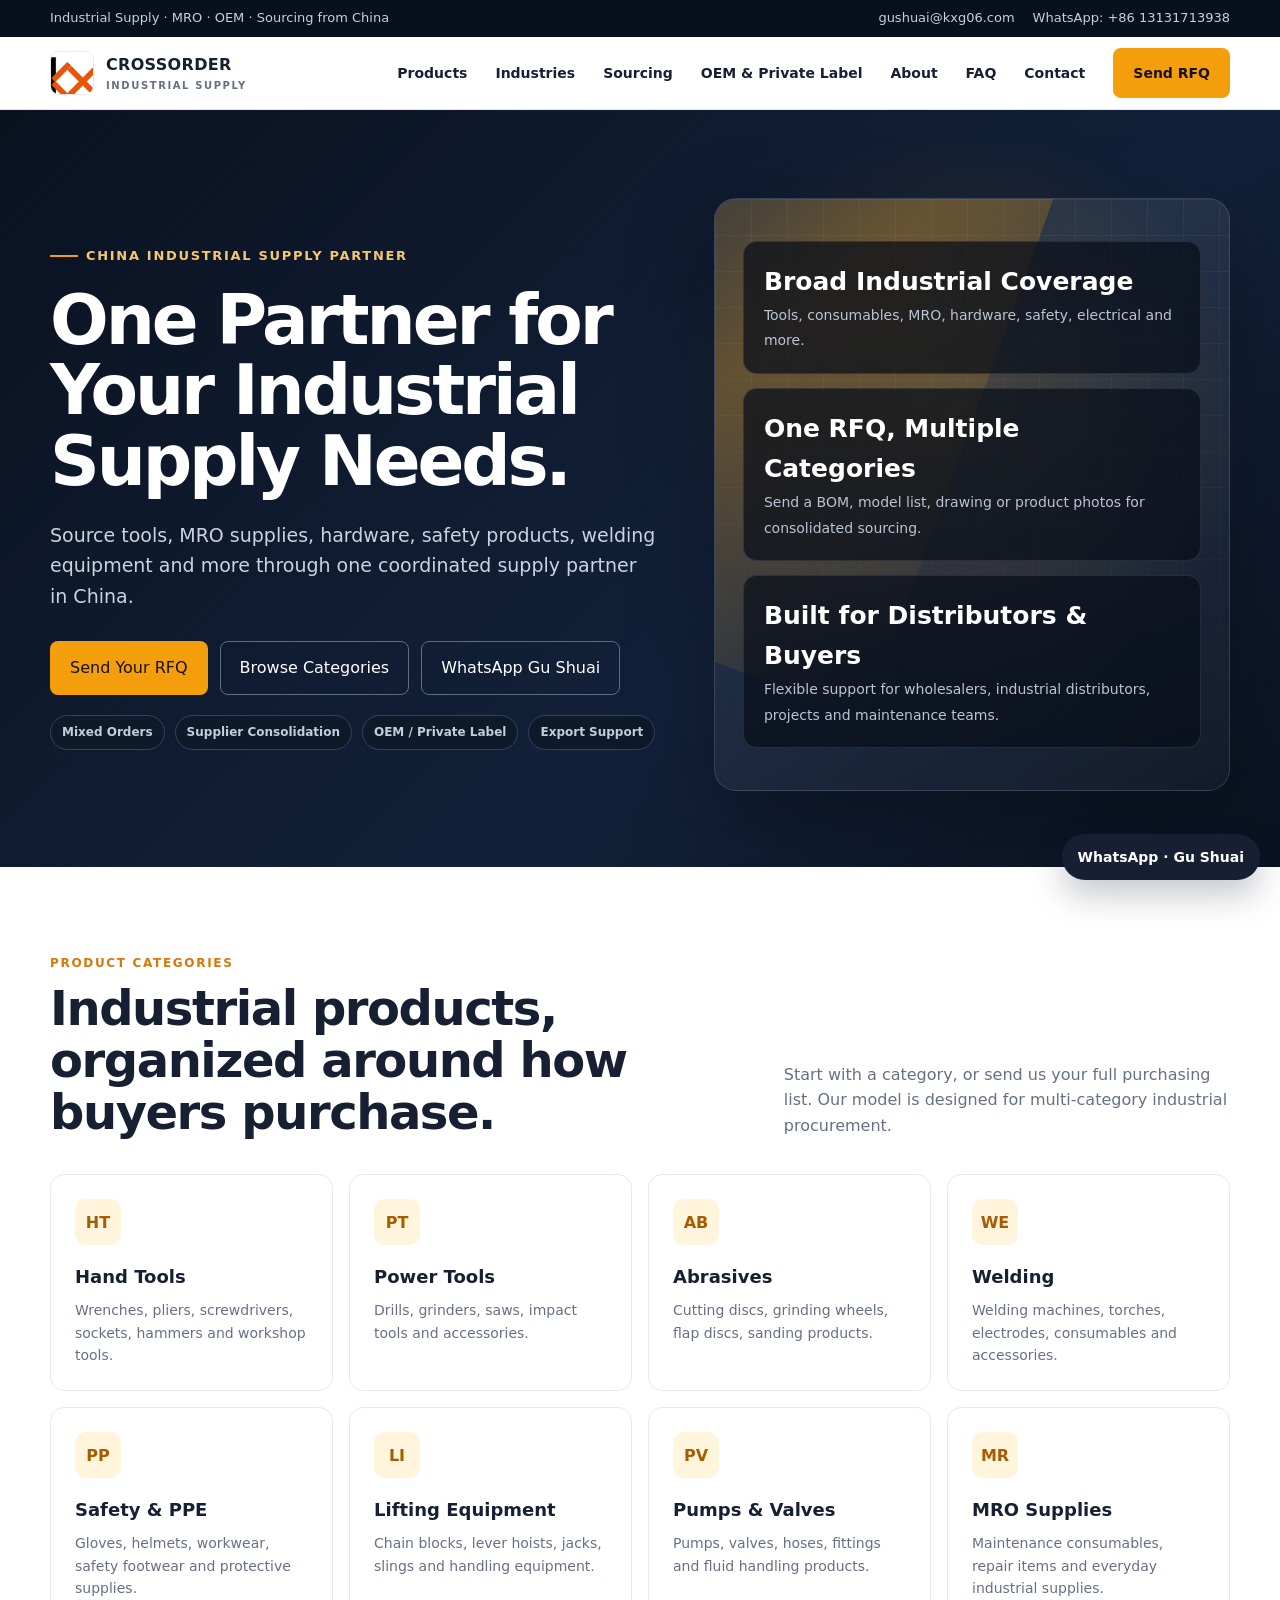
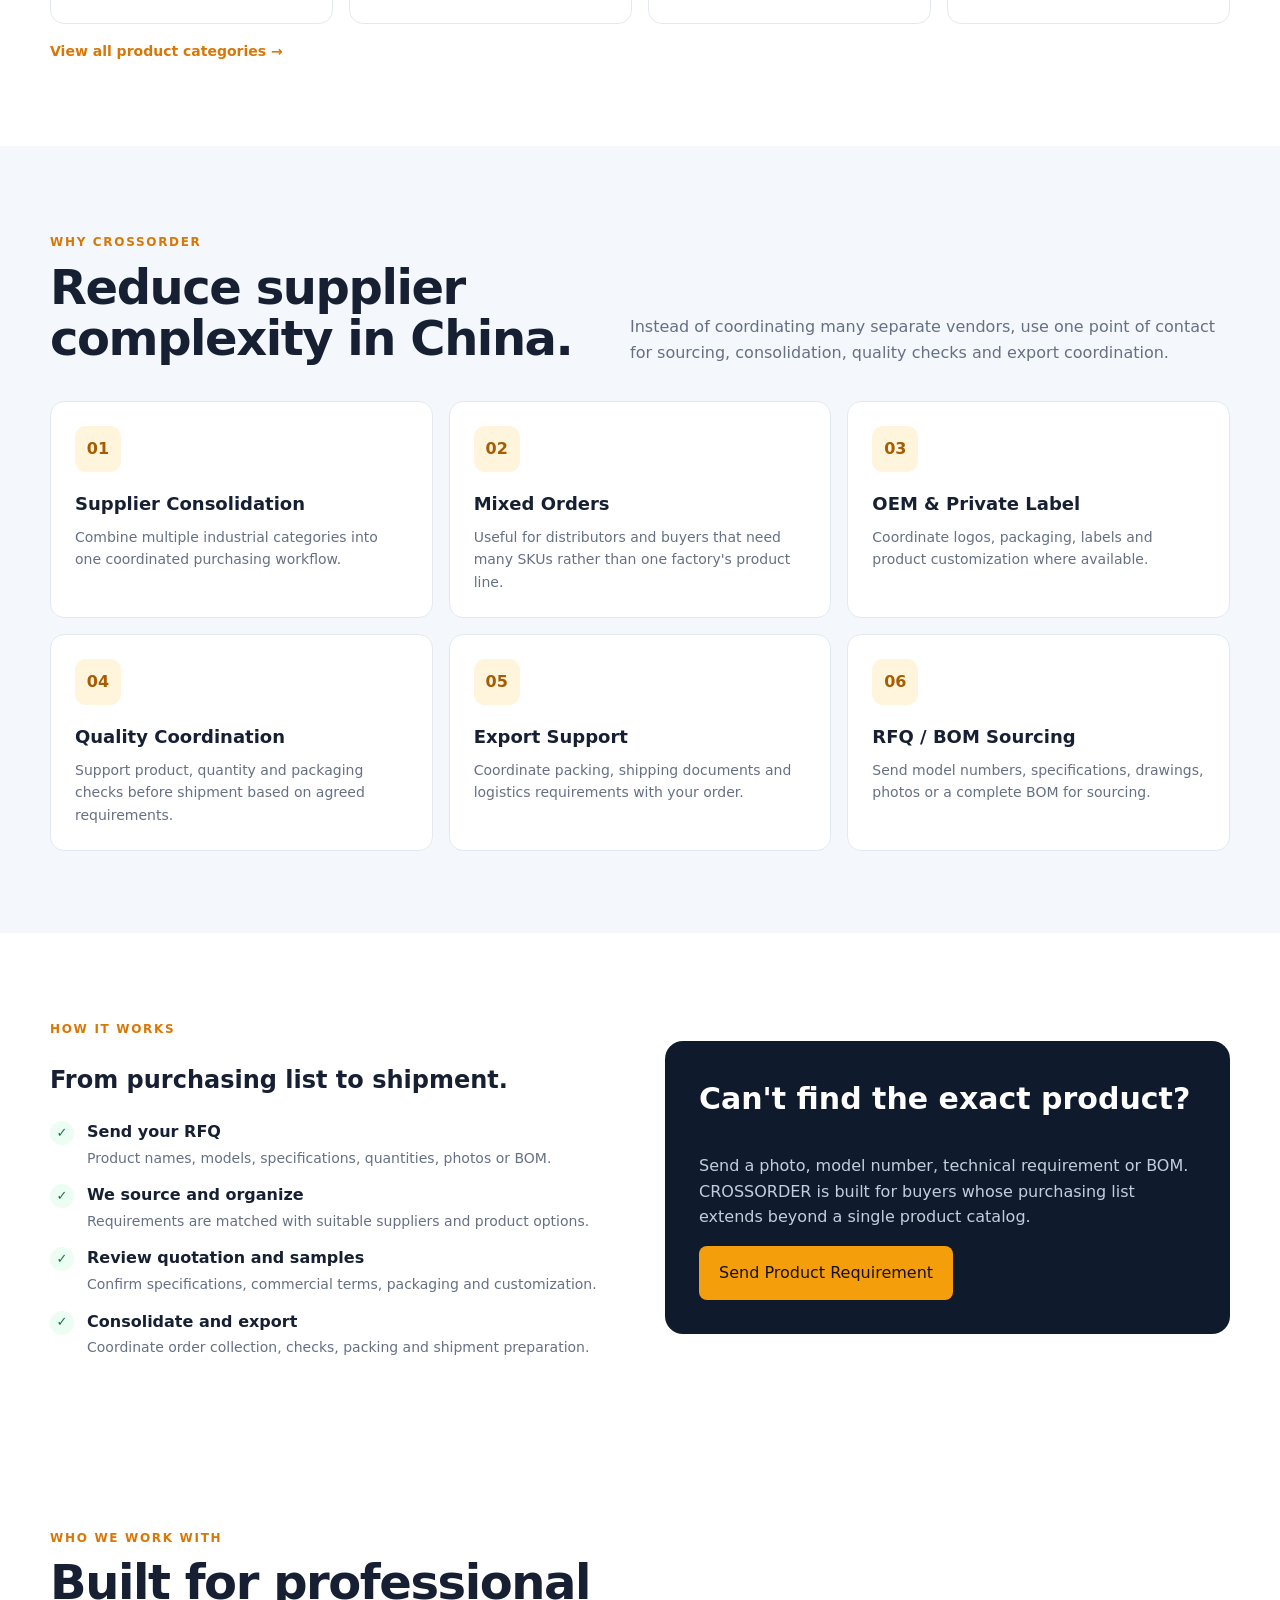
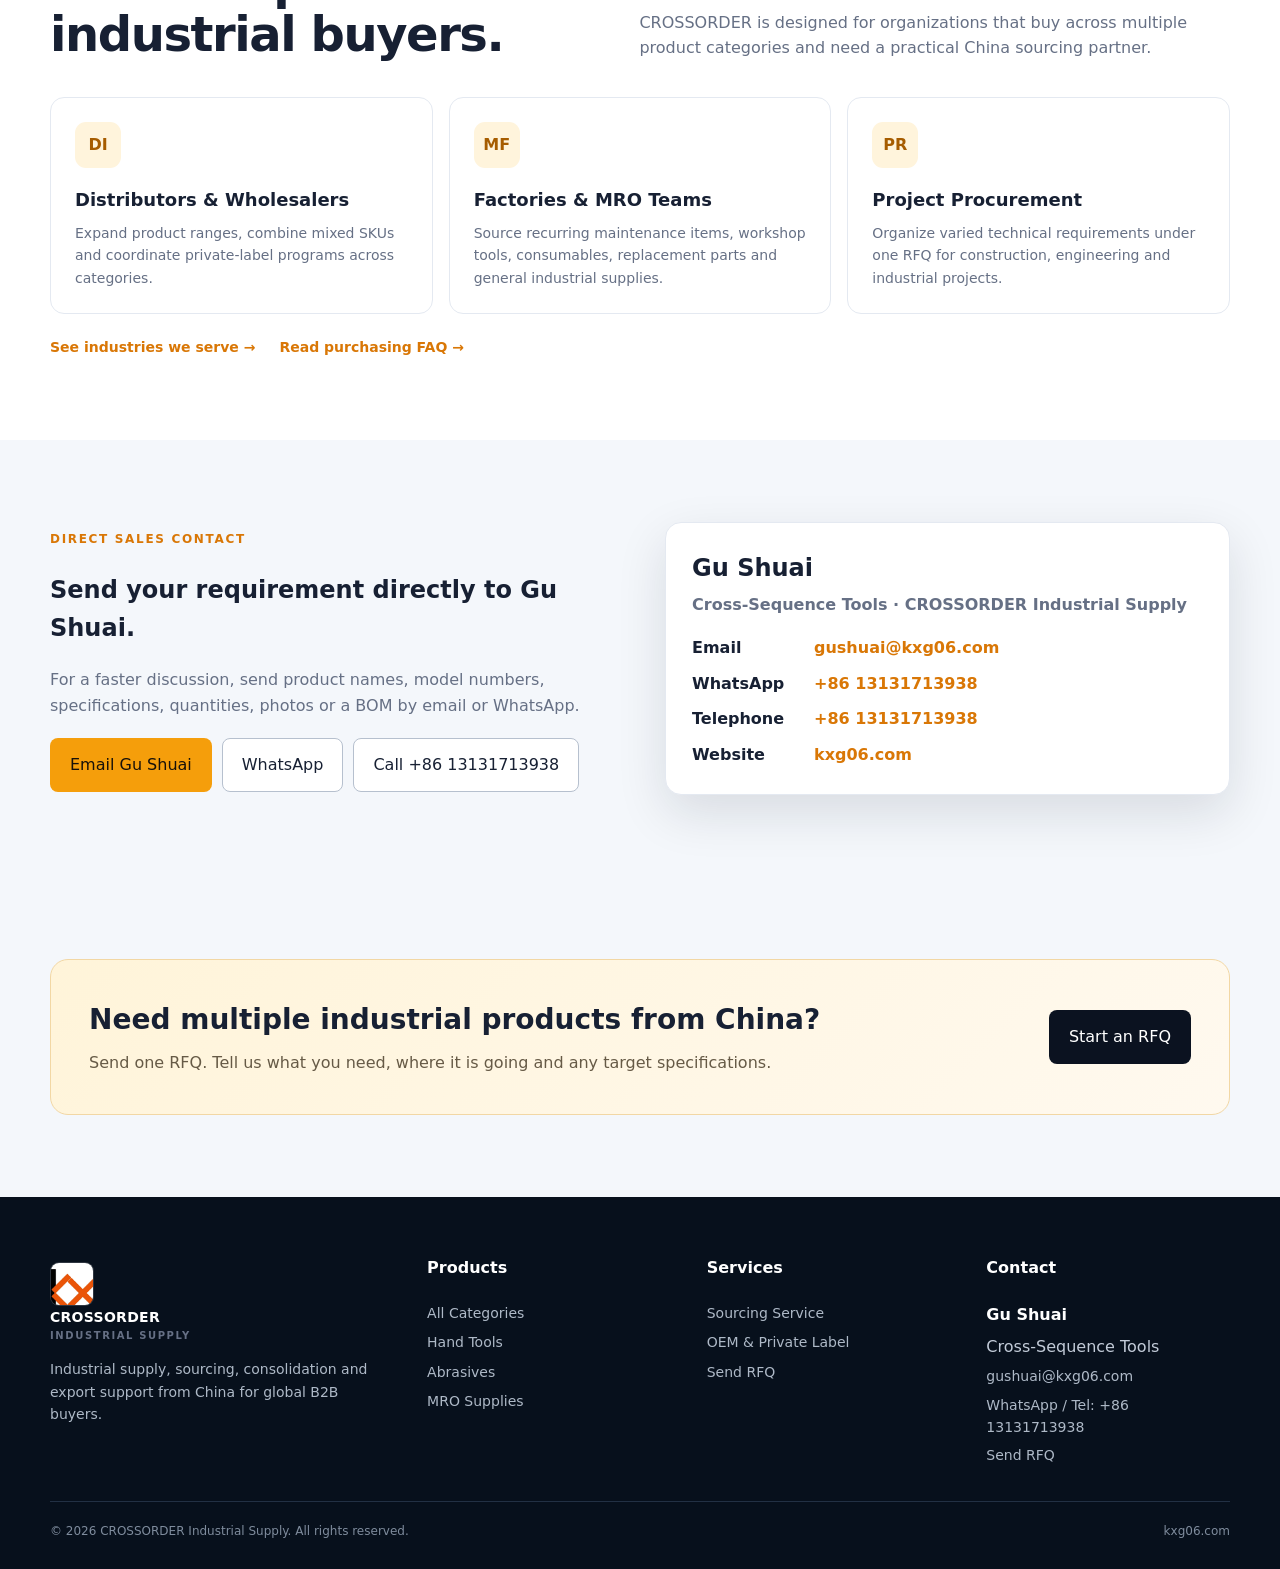
==== index.html @ 177b34cb "Add files via upload" ====
<!doctype html><html lang="en"><head><meta charset="utf-8"><meta name="viewport" content="width=device-width,initial-scale=1"><title>CROSSORDER Industrial Supply | China MRO & Industrial Sourcing Partner</title><meta name="description" content="CROSSORDER helps global buyers source, consolidate and export industrial tools, MRO supplies, hardware, safety products, welding equipment and more from China."><link rel="canonical" href="https://kxg06.com/"><link rel="stylesheet" href="assets/styles.css"><link rel="icon" href="assets/cross-sequence-logo.jpg" type="image/jpeg"><meta property="og:title" content="CROSSORDER Industrial Supply"><meta property="og:description" content="One partner for industrial sourcing, supplier consolidation, OEM and export support from China."><meta property="og:url" content="https://kxg06.com/"><meta property="og:type" content="website"><meta property="og:image" content="https://kxg06.com/assets/cross-sequence-logo.jpg"><script type="application/ld+json">{"@context":"https://schema.org","@type":"Organization","name":"CROSSORDER Industrial Supply","alternateName":"Cross-Sequence Tools","url":"https://kxg06.com","email":"gushuai@kxg06.com","telephone":"+86 13131713938","description":"Industrial supply and sourcing partner from China.","contactPoint":{"@type":"ContactPoint","contactType":"sales","name":"Gu Shuai","telephone":"+86 13131713938","email":"gushuai@kxg06.com","availableLanguage":["English","Chinese"]}}</script></head><body>
<div class="topbar"><div class="container"><span>Industrial Supply · MRO · OEM · Sourcing from China</span><span class="contact-strip"><a href="mailto:gushuai@kxg06.com">gushuai@kxg06.com</a><a href="https://wa.me/8613131713938?text=Hello%20Gu%20Shuai%2C%20I%20found%20CROSSORDER%20via%20kxg06.com%20and%20would%20like%20to%20send%20an%20industrial%20product%20RFQ.">WhatsApp: +86 13131713938</a></span></div></div>
<header class="nav"><div class="container"><a class="brand" href="index.html"><span class="brand-logo-wrap"><img src="assets/cross-sequence-logo.jpg" alt="CROSSORDER / Cross-Sequence Tools trademark"></span><span>CROSSORDER<small>INDUSTRIAL SUPPLY</small></span></a><button class="menu-toggle" aria-label="Open menu">☰</button><nav class="menu"><a href="products.html">Products</a><a href="industries.html">Industries</a><a href="sourcing.html">Sourcing</a><a href="oem.html">OEM & Private Label</a><a href="about.html">About</a><a href="faq.html">FAQ</a><a href="contact.html">Contact</a><a class="btn btn-primary" href="contact.html#rfq">Send RFQ</a></nav></div></header>
<main><section class="hero"><div class="container hero-grid"><div><span class="eyebrow">China Industrial Supply Partner</span><h1>One Partner for Your Industrial Supply Needs.</h1><p>Source tools, MRO supplies, hardware, safety products, welding equipment and more through one coordinated supply partner in China.</p><div class="hero-actions"><a class="btn btn-primary" href="contact.html#rfq">Send Your RFQ</a><a class="btn btn-outline" href="products.html">Browse Categories</a><a class="btn btn-outline" href="https://wa.me/8613131713938?text=Hello%20Gu%20Shuai%2C%20I%20found%20CROSSORDER%20via%20kxg06.com%20and%20would%20like%20to%20send%20an%20industrial%20product%20RFQ.">WhatsApp Gu Shuai</a></div><div class="pill-row dark-pills"><span class="pill">Mixed Orders</span><span class="pill">Supplier Consolidation</span><span class="pill">OEM / Private Label</span><span class="pill">Export Support</span></div></div><div class="hero-card"><div class="grid-lines"></div><div class="hero-card-content"><div class="stat"><strong>Broad Industrial Coverage</strong><span>Tools, consumables, MRO, hardware, safety, electrical and more.</span></div><div class="stat"><strong>One RFQ, Multiple Categories</strong><span>Send a BOM, model list, drawing or product photos for consolidated sourcing.</span></div><div class="stat"><strong>Built for Distributors & Buyers</strong><span>Flexible support for wholesalers, industrial distributors, projects and maintenance teams.</span></div></div></div></div></section>
<section class="section"><div class="container"><div class="section-head"><div><span class="kicker">Product Categories</span><h2>Industrial products, organized around how buyers purchase.</h2></div><p>Start with a category, or send us your full purchasing list. Our model is designed for multi-category industrial procurement.</p></div><div class="cards"><a class="card" href="products.html#hand-tools"><div class="icon">HT</div><h3>Hand Tools</h3><p>Wrenches, pliers, screwdrivers, sockets, hammers and workshop tools.</p></a><a class="card" href="products.html#power-tools"><div class="icon">PT</div><h3>Power Tools</h3><p>Drills, grinders, saws, impact tools and accessories.</p></a><a class="card" href="products.html#abrasives"><div class="icon">AB</div><h3>Abrasives</h3><p>Cutting discs, grinding wheels, flap discs, sanding products.</p></a><a class="card" href="products.html#welding"><div class="icon">WE</div><h3>Welding</h3><p>Welding machines, torches, electrodes, consumables and accessories.</p></a><a class="card" href="products.html#safety"><div class="icon">PP</div><h3>Safety & PPE</h3><p>Gloves, helmets, workwear, safety footwear and protective supplies.</p></a><a class="card" href="products.html#lifting"><div class="icon">LI</div><h3>Lifting Equipment</h3><p>Chain blocks, lever hoists, jacks, slings and handling equipment.</p></a><a class="card" href="products.html#fluid"><div class="icon">PV</div><h3>Pumps & Valves</h3><p>Pumps, valves, hoses, fittings and fluid handling products.</p></a><a class="card" href="products.html#mro"><div class="icon">MR</div><h3>MRO Supplies</h3><p>Maintenance consumables, repair items and everyday industrial supplies.</p></a></div><a class="mini-cta" href="products.html">View all product categories →</a></div></section>
<section class="section section-soft"><div class="container"><div class="section-head"><div><span class="kicker">Why CROSSORDER</span><h2>Reduce supplier complexity in China.</h2></div><p>Instead of coordinating many separate vendors, use one point of contact for sourcing, consolidation, quality checks and export coordination.</p></div><div class="cards cards-3"><div class="card"><div class="icon">01</div><h3>Supplier Consolidation</h3><p>Combine multiple industrial categories into one coordinated purchasing workflow.</p></div><div class="card"><div class="icon">02</div><h3>Mixed Orders</h3><p>Useful for distributors and buyers that need many SKUs rather than one factory's product line.</p></div><div class="card"><div class="icon">03</div><h3>OEM & Private Label</h3><p>Coordinate logos, packaging, labels and product customization where available.</p></div><div class="card"><div class="icon">04</div><h3>Quality Coordination</h3><p>Support product, quantity and packaging checks before shipment based on agreed requirements.</p></div><div class="card"><div class="icon">05</div><h3>Export Support</h3><p>Coordinate packing, shipping documents and logistics requirements with your order.</p></div><div class="card"><div class="icon">06</div><h3>RFQ / BOM Sourcing</h3><p>Send model numbers, specifications, drawings, photos or a complete BOM for sourcing.</p></div></div></div></section>
<section class="section"><div class="container split"><div><span class="kicker">How It Works</span><h2>From purchasing list to shipment.</h2><div class="feature-list"><div class="feature"><div class="check">✓</div><div><strong>Send your RFQ</strong><span>Product names, models, specifications, quantities, photos or BOM.</span></div></div><div class="feature"><div class="check">✓</div><div><strong>We source and organize</strong><span>Requirements are matched with suitable suppliers and product options.</span></div></div><div class="feature"><div class="check">✓</div><div><strong>Review quotation and samples</strong><span>Confirm specifications, commercial terms, packaging and customization.</span></div></div><div class="feature"><div class="check">✓</div><div><strong>Consolidate and export</strong><span>Coordinate order collection, checks, packing and shipment preparation.</span></div></div></div></div><div class="quote-box"><h3>Can't find the exact product?</h3><p>Send a photo, model number, technical requirement or BOM. CROSSORDER is built for buyers whose purchasing list extends beyond a single product catalog.</p><a class="btn btn-primary" href="contact.html#rfq">Send Product Requirement</a></div></div></section>
<section class="section"><div class="container"><div class="section-head"><div><span class="kicker">Who We Work With</span><h2>Built for professional industrial buyers.</h2></div><p>CROSSORDER is designed for organizations that buy across multiple product categories and need a practical China sourcing partner.</p></div><div class="cards cards-3"><div class="card"><div class="icon">DI</div><h3>Distributors & Wholesalers</h3><p>Expand product ranges, combine mixed SKUs and coordinate private-label programs across categories.</p></div><div class="card"><div class="icon">MF</div><h3>Factories & MRO Teams</h3><p>Source recurring maintenance items, workshop tools, consumables, replacement parts and general industrial supplies.</p></div><div class="card"><div class="icon">PR</div><h3>Project Procurement</h3><p>Organize varied technical requirements under one RFQ for construction, engineering and industrial projects.</p></div></div><div class="mini-links"><a href="industries.html">See industries we serve →</a><a href="faq.html">Read purchasing FAQ →</a></div></div></section>
<section class="section section-soft"><div class="container split"><div><span class="kicker">Direct Sales Contact</span><h2>Send your requirement directly to Gu Shuai.</h2><p class="muted">For a faster discussion, send product names, model numbers, specifications, quantities, photos or a BOM by email or WhatsApp.</p><div class="contact-actions"><a class="btn btn-primary" href="mailto:gushuai@kxg06.com?subject=Industrial%20Product%20RFQ">Email Gu Shuai</a><a class="btn btn-outline" href="https://wa.me/8613131713938?text=Hello%20Gu%20Shuai%2C%20I%20found%20CROSSORDER%20via%20kxg06.com%20and%20would%20like%20to%20send%20an%20industrial%20product%20RFQ.">WhatsApp</a><a class="btn btn-outline" href="tel:+8613131713938">Call +86 13131713938</a></div></div><div class="contact-card"><h3>Gu Shuai</h3><div class="role">Cross-Sequence Tools · CROSSORDER Industrial Supply</div><div class="contact-lines"><div class="contact-line"><strong>Email</strong><a href="mailto:gushuai@kxg06.com">gushuai@kxg06.com</a></div><div class="contact-line"><strong>WhatsApp</strong><a href="https://wa.me/8613131713938?text=Hello%20Gu%20Shuai%2C%20I%20found%20CROSSORDER%20via%20kxg06.com%20and%20would%20like%20to%20send%20an%20industrial%20product%20RFQ.">+86 13131713938</a></div><div class="contact-line"><strong>Telephone</strong><a href="tel:+8613131713938">+86 13131713938</a></div><div class="contact-line"><strong>Website</strong><a href="https://kxg06.com">kxg06.com</a></div></div></div></div></section>
<section class="section section-soft"><div class="container"><div class="band"><div><h3>Need multiple industrial products from China?</h3><p>Send one RFQ. Tell us what you need, where it is going and any target specifications.</p></div><a class="btn btn-dark" href="contact.html#rfq">Start an RFQ</a></div></div></section></main>
<footer class="footer"><div class="container"><div class="footer-grid"><div><a class="brand" href="index.html"><span class="brand-logo-wrap"><img src="assets/cross-sequence-logo.jpg" alt="CROSSORDER / Cross-Sequence Tools trademark"></span><span style="color:white">CROSSORDER<small>INDUSTRIAL SUPPLY</small></span></a><p>Industrial supply, sourcing, consolidation and export support from China for global B2B buyers.</p></div><div><h4>Products</h4><a href="products.html">All Categories</a><a href="products.html#hand-tools">Hand Tools</a><a href="products.html#abrasives">Abrasives</a><a href="products.html#mro">MRO Supplies</a></div><div><h4>Services</h4><a href="sourcing.html">Sourcing Service</a><a href="oem.html">OEM & Private Label</a><a href="contact.html#rfq">Send RFQ</a></div><div><h4>Contact</h4><div class="footer-contact"><strong>Gu Shuai</strong><span>Cross-Sequence Tools</span><a href="mailto:gushuai@kxg06.com">gushuai@kxg06.com</a><a href="https://wa.me/8613131713938?text=Hello%20Gu%20Shuai%2C%20I%20found%20CROSSORDER%20via%20kxg06.com%20and%20would%20like%20to%20send%20an%20industrial%20product%20RFQ.">WhatsApp / Tel: +86 13131713938</a><a href="contact.html">Send RFQ</a></div></div></div><div class="footer-bottom"><span>© <span data-year></span> CROSSORDER Industrial Supply. All rights reserved.</span><span>kxg06.com</span></div></div></footer><a class="whatsapp-float" href="https://wa.me/8613131713938?text=Hello%20Gu%20Shuai%2C%20I%20found%20CROSSORDER%20via%20kxg06.com%20and%20would%20like%20to%20send%20an%20industrial%20product%20RFQ." aria-label="Chat with Gu Shuai on WhatsApp">WhatsApp · Gu Shuai</a><script src="assets/script.js"></script></body></html>
---- assets/styles.css ----
:root{--bg:#0b1220;--bg2:#111b2e;--panel:#ffffff;--soft:#f4f7fb;--text:#172033;--muted:#667085;--line:#e4e9f1;--accent:#f59e0b;--accent2:#d97706;--white:#fff;--max:1180px;--shadow:0 18px 50px rgba(15,23,42,.12)}
*{box-sizing:border-box}html{scroll-behavior:smooth}body{margin:0;font-family:Inter,ui-sans-serif,system-ui,-apple-system,BlinkMacSystemFont,"Segoe UI",Arial,sans-serif;color:var(--text);background:#fff;line-height:1.6}a{color:inherit;text-decoration:none}img{max-width:100%}.container{width:min(var(--max),calc(100% - 40px));margin:auto}.topbar{background:#08101d;color:#c8d0dc;font-size:13px}.topbar .container{display:flex;justify-content:space-between;gap:20px;padding:8px 0}.nav{position:sticky;top:0;z-index:50;background:rgba(255,255,255,.97);backdrop-filter:blur(10px);border-bottom:1px solid var(--line)}.nav .container{display:flex;align-items:center;justify-content:space-between;min-height:72px}.brand{display:flex;align-items:center;gap:12px;font-weight:900;letter-spacing:.02em}.brand-mark{width:38px;height:38px;border-radius:8px;background:linear-gradient(135deg,var(--bg),#263a59);position:relative;box-shadow:inset 0 0 0 1px rgba(255,255,255,.08)}.brand-mark:before,.brand-mark:after{content:"";position:absolute;background:var(--accent);transform:skewX(-18deg)}.brand-mark:before{width:17px;height:6px;left:8px;top:10px}.brand-mark:after{width:17px;height:6px;right:8px;bottom:10px}.brand small{display:block;color:var(--muted);font-size:10px;letter-spacing:.16em;font-weight:700}.menu{display:flex;align-items:center;gap:28px;font-size:14px;font-weight:700}.menu a:hover{color:var(--accent2)}.btn{display:inline-flex;align-items:center;justify-content:center;gap:8px;padding:13px 19px;border-radius:8px;font-weight:800;border:1px solid transparent;transition:.2s;cursor:pointer;font:inherit}.btn-primary{background:var(--accent);color:#17110a}.btn-primary:hover{background:#f7ad2a;transform:translateY(-1px)}.btn-dark{background:var(--bg);color:#fff}.btn-outline{border-color:#b6c0ce;background:#fff}.menu-toggle{display:none;border:0;background:none;font-size:26px}.hero{overflow:hidden;background:radial-gradient(circle at 75% 40%,rgba(245,158,11,.19),transparent 27%),linear-gradient(135deg,#0a1220 0%,#12213a 62%,#0b1220 100%);color:#fff;padding:88px 0 76px}.hero-grid{display:grid;grid-template-columns:1.08fr .92fr;gap:58px;align-items:center}.eyebrow{display:inline-flex;align-items:center;gap:8px;color:#f8c66f;font-size:13px;font-weight:900;letter-spacing:.13em;text-transform:uppercase}.eyebrow:before{content:"";width:28px;height:2px;background:var(--accent)}h1{font-size:clamp(42px,5.4vw,72px);line-height:1.02;margin:18px 0 24px;letter-spacing:-.045em}.hero p{font-size:19px;color:#cad3df;max-width:680px}.hero-actions{display:flex;gap:12px;flex-wrap:wrap;margin-top:30px}.hero .btn-outline{background:transparent;color:#fff;border-color:#5d6d84}.hero-card{position:relative;min-height:420px;border-radius:22px;border:1px solid rgba(255,255,255,.12);background:linear-gradient(160deg,rgba(255,255,255,.09),rgba(255,255,255,.03));box-shadow:0 30px 90px rgba(0,0,0,.3);padding:28px;overflow:hidden}.hero-card:before{content:"";position:absolute;inset:-40% 45% 20% -20%;background:linear-gradient(120deg,transparent,rgba(245,158,11,.28),transparent);transform:rotate(20deg)}.grid-lines{position:absolute;inset:0;background-image:linear-gradient(rgba(255,255,255,.05) 1px,transparent 1px),linear-gradient(90deg,rgba(255,255,255,.05) 1px,transparent 1px);background-size:36px 36px;mask-image:linear-gradient(to bottom,black,transparent)}.hero-card-content{position:relative;z-index:2}.stat{background:rgba(9,15,26,.72);border:1px solid rgba(255,255,255,.1);border-radius:14px;padding:20px;margin:14px 0}.stat strong{display:block;font-size:25px}.stat span{color:#b9c5d4;font-size:14px}.section{padding:82px 0}.section-soft{background:var(--soft)}.section-dark{background:var(--bg);color:#fff}.section-head{display:flex;justify-content:space-between;gap:30px;align-items:end;margin-bottom:36px}.section-head h2{font-size:clamp(30px,4vw,48px);line-height:1.08;margin:8px 0 0;letter-spacing:-.03em}.section-head p{max-width:600px;color:var(--muted);margin:0}.section-dark .section-head p{color:#b6c1cf}.kicker{color:var(--accent2);font-size:12px;font-weight:900;letter-spacing:.14em;text-transform:uppercase}.cards{display:grid;grid-template-columns:repeat(4,1fr);gap:16px}.card{background:#fff;border:1px solid var(--line);border-radius:14px;padding:24px;transition:.2s}.card:hover{transform:translateY(-3px);box-shadow:var(--shadow);border-color:#d2d9e3}.icon{width:46px;height:46px;border-radius:11px;background:#fff4dc;display:grid;place-items:center;margin-bottom:18px;font-weight:900;color:#a65c00}.card h3{margin:0 0 7px;font-size:18px}.card p{margin:0;color:var(--muted);font-size:14px}.cards-3{grid-template-columns:repeat(3,1fr)}.cards-2{grid-template-columns:repeat(2,1fr)}.steps{display:grid;grid-template-columns:repeat(4,1fr);gap:18px;counter-reset:step}.step{position:relative;padding:24px;border-left:2px solid var(--accent);background:#fff;border-radius:0 12px 12px 0}.step:before{counter-increment:step;content:"0" counter(step);display:block;color:var(--accent2);font-weight:900;font-size:13px;margin-bottom:10px}.step h3{margin:0 0 6px}.step p{margin:0;color:var(--muted);font-size:14px}.band{padding:38px;border-radius:18px;background:linear-gradient(135deg,#fff4d9,#fff9ef);border:1px solid #f2d7a4;display:flex;align-items:center;justify-content:space-between;gap:30px}.band h3{font-size:28px;margin:0 0 8px}.band p{margin:0;color:#665a46}.split{display:grid;grid-template-columns:1fr 1fr;gap:50px;align-items:center}.feature-list{display:grid;gap:12px}.feature{display:flex;gap:13px}.check{flex:0 0 24px;width:24px;height:24px;border-radius:50%;background:#ecfdf3;color:#18774c;display:grid;place-items:center;font-size:13px;font-weight:900;margin-top:2px}.feature strong{display:block}.feature span{color:var(--muted);font-size:14px}.quote-box{background:#0f1b2d;color:#fff;border-radius:18px;padding:34px}.quote-box h3{font-size:30px;margin-top:0}.quote-box p{color:#c3cedc}.form-grid{display:grid;grid-template-columns:1fr 1fr;gap:14px}.field{display:flex;flex-direction:column;gap:6px}.field.full{grid-column:1/-1}.field label{font-size:13px;font-weight:800}.field input,.field textarea,.field select{width:100%;border:1px solid #d8dee8;border-radius:8px;padding:12px 13px;font:inherit;background:#fff}.field textarea{min-height:120px;resize:vertical}.note{font-size:12px;color:var(--muted)}.page-hero{background:linear-gradient(135deg,#0b1220,#172842);color:#fff;padding:68px 0}.page-hero h1{font-size:clamp(38px,5vw,58px);margin-bottom:14px}.page-hero p{color:#c9d2df;max-width:760px;font-size:18px}.breadcrumb{font-size:13px;color:#99a8ba;margin-bottom:16px}.category-list{display:grid;grid-template-columns:repeat(3,1fr);gap:16px}.category{background:#fff;border:1px solid var(--line);border-radius:14px;padding:25px}.category h3{margin:0 0 10px}.category ul{margin:0;padding-left:18px;color:var(--muted);font-size:14px}.category li{margin:5px 0}.footer{background:#07101c;color:#c2cbd8;padding:58px 0 28px}.footer-grid{display:grid;grid-template-columns:1.4fr 1fr 1fr 1fr;gap:36px}.footer h4{color:#fff;margin-top:0}.footer p,.footer a{font-size:14px;color:#aeb9c7}.footer a{display:block;margin:7px 0}.footer-bottom{border-top:1px solid #223044;margin-top:34px;padding-top:20px;display:flex;justify-content:space-between;gap:20px;font-size:12px;color:#7f8c9d}.pill-row{display:flex;gap:10px;flex-wrap:wrap;margin-top:20px}.pill{border:1px solid #d7dee7;border-radius:99px;padding:7px 11px;font-size:12px;font-weight:700;color:#556170;background:#fff}.dark-pills .pill{border-color:#34445b;background:#0e1929;color:#c2cedd}.mini-cta{font-weight:800;color:var(--accent2);font-size:14px;margin-top:16px;display:inline-block}.legal{max-width:850px}.legal h2{margin-top:34px}.legal p,.legal li{color:#536174}.notice{padding:12px 14px;border-radius:9px;background:#fff8e8;border:1px solid #f1d59d;color:#6d5527;font-size:13px;margin-top:18px}
@media(max-width:960px){.menu{display:none;position:absolute;left:20px;right:20px;top:68px;background:#fff;border:1px solid var(--line);border-radius:12px;padding:18px;box-shadow:var(--shadow);flex-direction:column;align-items:stretch;gap:12px}.menu.open{display:flex}.menu-toggle{display:block}.hero-grid,.split{grid-template-columns:1fr}.hero-card{min-height:320px}.cards{grid-template-columns:repeat(2,1fr)}.steps{grid-template-columns:repeat(2,1fr)}.footer-grid{grid-template-columns:repeat(2,1fr)}.category-list{grid-template-columns:repeat(2,1fr)}}
@media(max-width:620px){.container{width:min(var(--max),calc(100% - 26px))}.topbar .container{display:block}.topbar .container span:last-child{display:none}.hero{padding:58px 0}.hero p{font-size:17px}.cards,.cards-3,.cards-2,.steps,.category-list,.form-grid,.footer-grid{grid-template-columns:1fr}.field.full{grid-column:auto}.section{padding:58px 0}.section-head{display:block}.section-head p{margin-top:14px}.band{display:block;padding:26px}.band .btn{margin-top:18px;width:100%}.footer-bottom{display:block}.nav .container{min-height:64px}}

.contact-card{background:#fff;border:1px solid var(--line);border-radius:16px;padding:26px;box-shadow:var(--shadow)}.contact-card h3{margin:0 0 4px;font-size:24px}.contact-card .role{color:var(--muted);font-weight:700;margin-bottom:18px}.contact-lines{display:grid;gap:10px}.contact-line{display:flex;gap:10px;align-items:flex-start}.contact-line strong{min-width:112px}.contact-line a{color:var(--accent2);font-weight:800}.contact-actions{display:flex;gap:10px;flex-wrap:wrap;margin-top:20px}.whatsapp-float{position:fixed;right:20px;bottom:20px;z-index:60;display:inline-flex;align-items:center;gap:8px;background:#172033;color:#fff;padding:12px 16px;border-radius:999px;box-shadow:0 14px 34px rgba(15,23,42,.25);font-weight:800;font-size:14px}.whatsapp-float:hover{transform:translateY(-1px)}.topbar a{color:#c8d0dc}.topbar a:hover{color:#fff}.contact-strip{display:flex;gap:18px;flex-wrap:wrap}.contact-strip a{display:inline!important;margin:0!important}.footer-contact{margin-top:16px;display:grid;gap:6px}.footer-contact a{margin:0!important}.footer-contact strong{color:#fff}.footer .contact-strip{gap:12px}.muted{color:var(--muted)}
@media(max-width:620px){.whatsapp-float{right:13px;bottom:13px;padding:11px 14px;font-size:13px}.contact-line{display:block}.contact-line strong{display:block;min-width:0}.contact-actions .btn{width:100%}}

.mini-links{display:flex;gap:24px;flex-wrap:wrap;margin-top:22px}.mini-links a{font-weight:800;color:var(--accent2);font-size:14px}.rfq-tip{padding:14px 16px;border-radius:9px;background:#eef6ff;border:1px solid #c9def7;color:#38516d;font-size:13px;margin-top:18px}.faq-list{display:grid;gap:12px;max-width:980px}.faq-list details{background:#fff;border:1px solid var(--line);border-radius:12px;padding:0 20px}.faq-list summary{cursor:pointer;font-weight:850;padding:19px 0;list-style:none}.faq-list summary::-webkit-details-marker{display:none}.faq-list summary:after{content:"+";float:right;color:var(--accent2);font-size:22px;line-height:1}.faq-list details[open] summary:after{content:"−"}.faq-list p{color:var(--muted);margin:0;padding:0 0 20px}.faq-list a{color:var(--accent2);font-weight:800}@media(max-width:620px){.mini-links{display:grid;gap:10px}}

/* CROSSORDER trademark logo */
.brand-logo-wrap{width:44px;height:44px;flex:0 0 44px;display:grid;place-items:center;overflow:hidden;border-radius:9px;background:#fff;border:1px solid #e7e9ed}
.brand-logo-wrap img{width:142%;max-width:none;height:142%;object-fit:cover;display:block}
.footer .brand-logo-wrap{background:#fff;border-color:rgba(255,255,255,.16)}
@media(max-width:560px){.brand-logo-wrap{width:40px;height:40px;flex-basis:40px}.brand-logo-wrap img{width:145%;height:145%}}
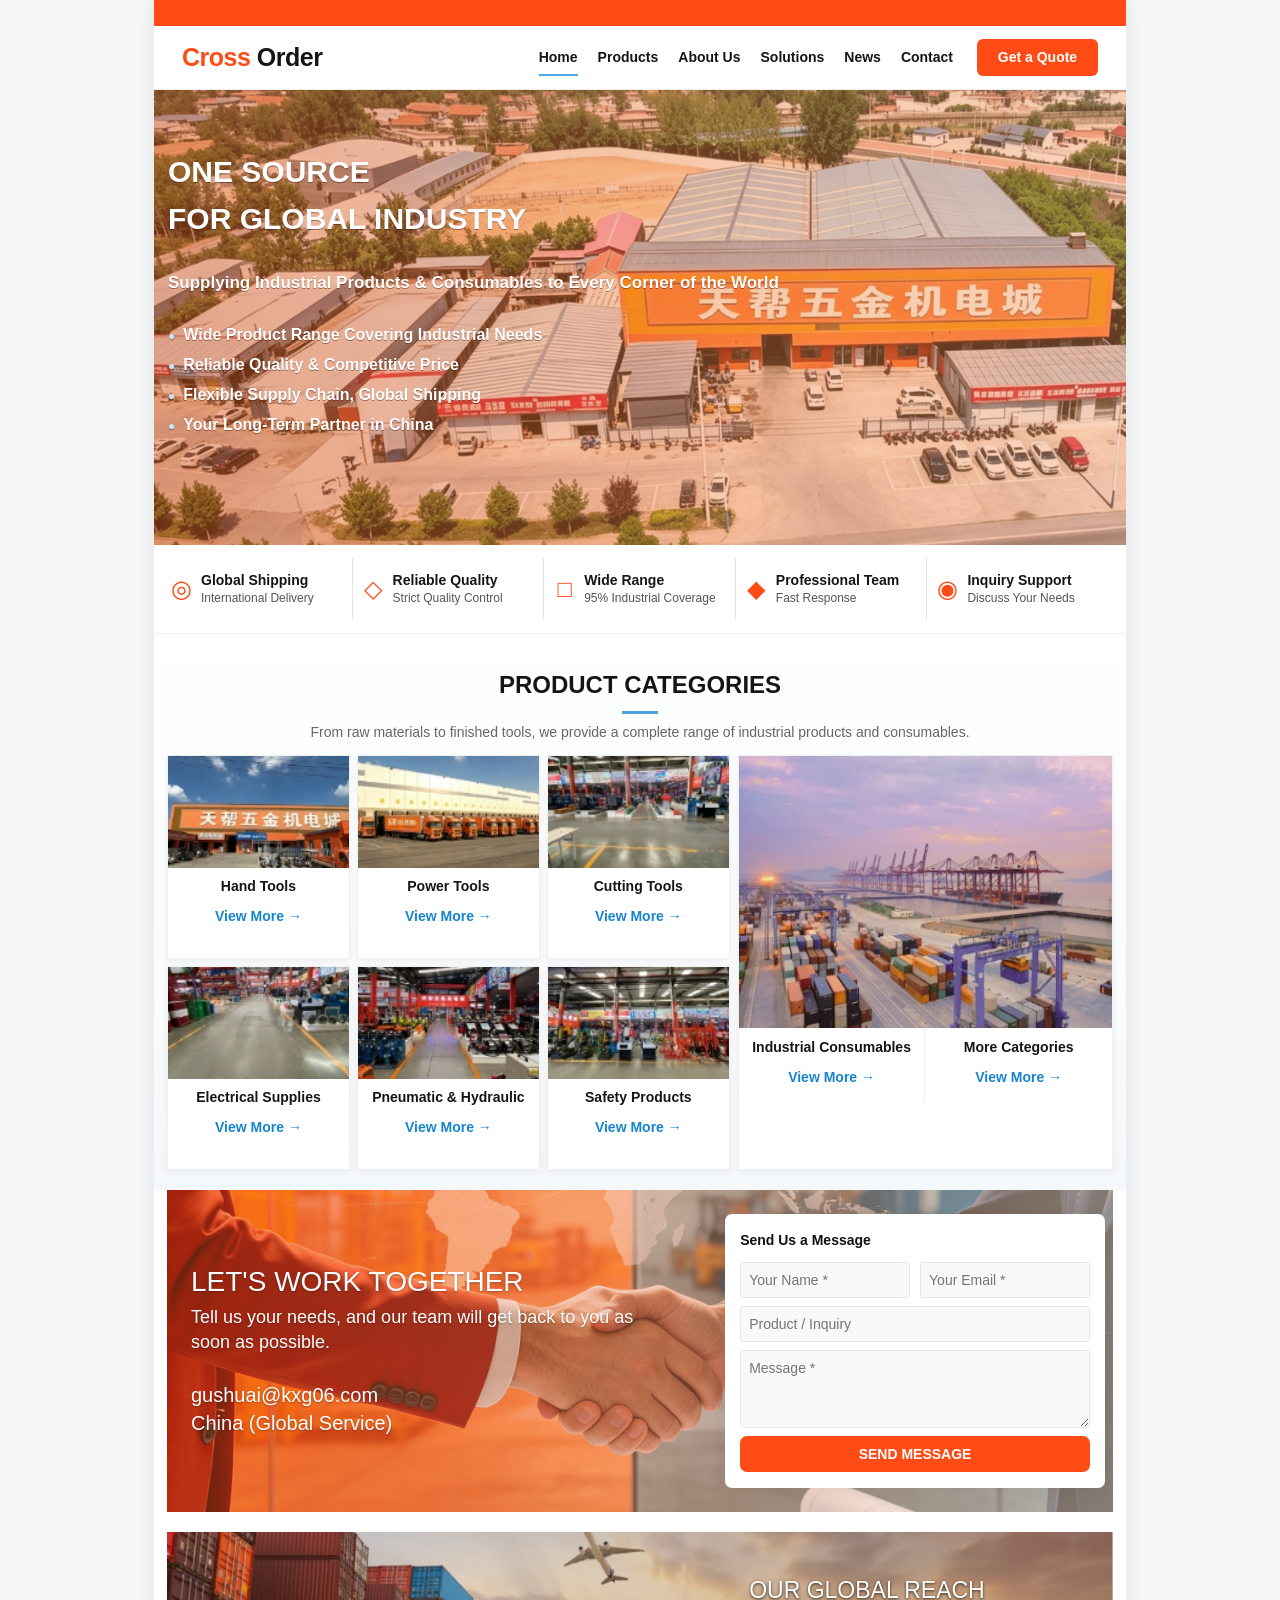
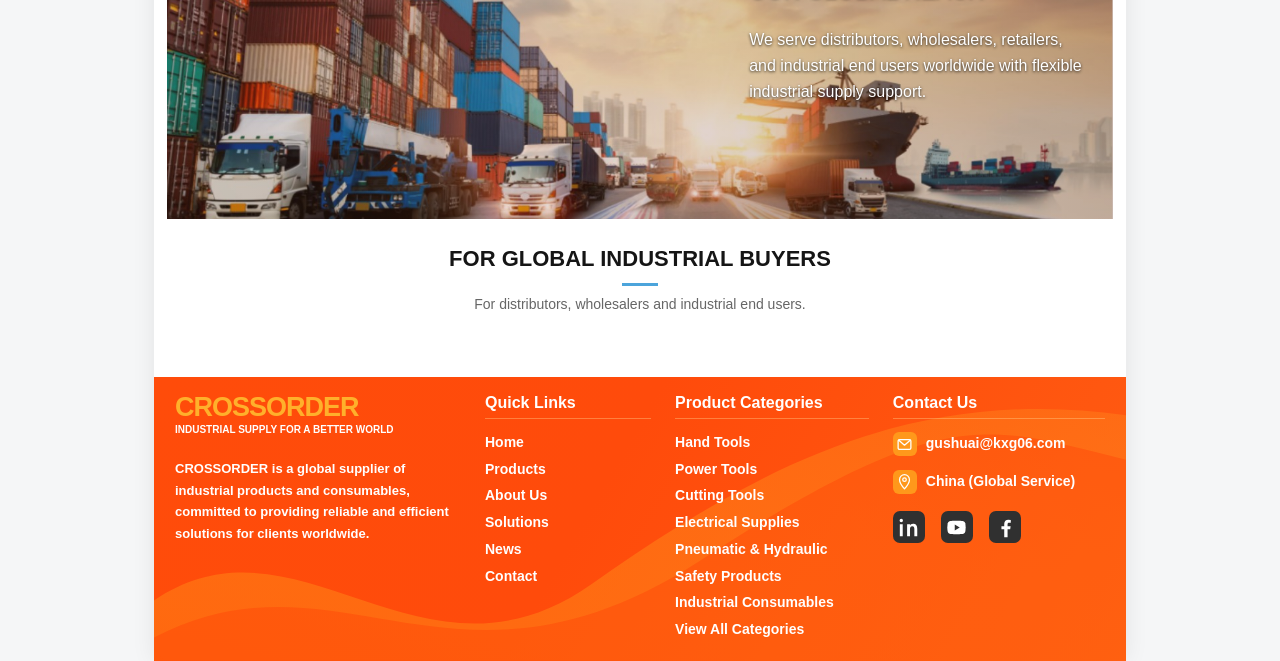
==== commit 51302fdf: "Add files via upload" ====
--- a/index.html
+++ b/index.html
@@ -1,11 +1,128 @@
-<!doctype html><html lang="en"><head><meta charset="utf-8"><meta name="viewport" content="width=device-width,initial-scale=1"><title>CROSSORDER Industrial Supply | China MRO & Industrial Sourcing Partner</title><meta name="description" content="CROSSORDER helps global buyers source, consolidate and export industrial tools, MRO supplies, hardware, safety products, welding equipment and more from China."><link rel="canonical" href="https://kxg06.com/"><link rel="stylesheet" href="assets/styles.css"><link rel="icon" href="assets/cross-sequence-logo.jpg" type="image/jpeg"><meta property="og:title" content="CROSSORDER Industrial Supply"><meta property="og:description" content="One partner for industrial sourcing, supplier consolidation, OEM and export support from China."><meta property="og:url" content="https://kxg06.com/"><meta property="og:type" content="website"><meta property="og:image" content="https://kxg06.com/assets/cross-sequence-logo.jpg"><script type="application/ld+json">{"@context":"https://schema.org","@type":"Organization","name":"CROSSORDER Industrial Supply","alternateName":"Cross-Sequence Tools","url":"https://kxg06.com","email":"gushuai@kxg06.com","telephone":"+86 13131713938","description":"Industrial supply and sourcing partner from China.","contactPoint":{"@type":"ContactPoint","contactType":"sales","name":"Gu Shuai","telephone":"+86 13131713938","email":"gushuai@kxg06.com","availableLanguage":["English","Chinese"]}}</script></head><body>
-<div class="topbar"><div class="container"><span>Industrial Supply · MRO · OEM · Sourcing from China</span><span class="contact-strip"><a href="mailto:gushuai@kxg06.com">gushuai@kxg06.com</a><a href="https://wa.me/8613131713938?text=Hello%20Gu%20Shuai%2C%20I%20found%20CROSSORDER%20via%20kxg06.com%20and%20would%20like%20to%20send%20an%20industrial%20product%20RFQ.">WhatsApp: +86 13131713938</a></span></div></div>
-<header class="nav"><div class="container"><a class="brand" href="index.html"><span class="brand-logo-wrap"><img src="assets/cross-sequence-logo.jpg" alt="CROSSORDER / Cross-Sequence Tools trademark"></span><span>CROSSORDER<small>INDUSTRIAL SUPPLY</small></span></a><button class="menu-toggle" aria-label="Open menu">☰</button><nav class="menu"><a href="products.html">Products</a><a href="industries.html">Industries</a><a href="sourcing.html">Sourcing</a><a href="oem.html">OEM & Private Label</a><a href="about.html">About</a><a href="faq.html">FAQ</a><a href="contact.html">Contact</a><a class="btn btn-primary" href="contact.html#rfq">Send RFQ</a></nav></div></header>
-<main><section class="hero"><div class="container hero-grid"><div><span class="eyebrow">China Industrial Supply Partner</span><h1>One Partner for Your Industrial Supply Needs.</h1><p>Source tools, MRO supplies, hardware, safety products, welding equipment and more through one coordinated supply partner in China.</p><div class="hero-actions"><a class="btn btn-primary" href="contact.html#rfq">Send Your RFQ</a><a class="btn btn-outline" href="products.html">Browse Categories</a><a class="btn btn-outline" href="https://wa.me/8613131713938?text=Hello%20Gu%20Shuai%2C%20I%20found%20CROSSORDER%20via%20kxg06.com%20and%20would%20like%20to%20send%20an%20industrial%20product%20RFQ.">WhatsApp Gu Shuai</a></div><div class="pill-row dark-pills"><span class="pill">Mixed Orders</span><span class="pill">Supplier Consolidation</span><span class="pill">OEM / Private Label</span><span class="pill">Export Support</span></div></div><div class="hero-card"><div class="grid-lines"></div><div class="hero-card-content"><div class="stat"><strong>Broad Industrial Coverage</strong><span>Tools, consumables, MRO, hardware, safety, electrical and more.</span></div><div class="stat"><strong>One RFQ, Multiple Categories</strong><span>Send a BOM, model list, drawing or product photos for consolidated sourcing.</span></div><div class="stat"><strong>Built for Distributors & Buyers</strong><span>Flexible support for wholesalers, industrial distributors, projects and maintenance teams.</span></div></div></div></div></section>
-<section class="section"><div class="container"><div class="section-head"><div><span class="kicker">Product Categories</span><h2>Industrial products, organized around how buyers purchase.</h2></div><p>Start with a category, or send us your full purchasing list. Our model is designed for multi-category industrial procurement.</p></div><div class="cards"><a class="card" href="products.html#hand-tools"><div class="icon">HT</div><h3>Hand Tools</h3><p>Wrenches, pliers, screwdrivers, sockets, hammers and workshop tools.</p></a><a class="card" href="products.html#power-tools"><div class="icon">PT</div><h3>Power Tools</h3><p>Drills, grinders, saws, impact tools and accessories.</p></a><a class="card" href="products.html#abrasives"><div class="icon">AB</div><h3>Abrasives</h3><p>Cutting discs, grinding wheels, flap discs, sanding products.</p></a><a class="card" href="products.html#welding"><div class="icon">WE</div><h3>Welding</h3><p>Welding machines, torches, electrodes, consumables and accessories.</p></a><a class="card" href="products.html#safety"><div class="icon">PP</div><h3>Safety & PPE</h3><p>Gloves, helmets, workwear, safety footwear and protective supplies.</p></a><a class="card" href="products.html#lifting"><div class="icon">LI</div><h3>Lifting Equipment</h3><p>Chain blocks, lever hoists, jacks, slings and handling equipment.</p></a><a class="card" href="products.html#fluid"><div class="icon">PV</div><h3>Pumps & Valves</h3><p>Pumps, valves, hoses, fittings and fluid handling products.</p></a><a class="card" href="products.html#mro"><div class="icon">MR</div><h3>MRO Supplies</h3><p>Maintenance consumables, repair items and everyday industrial supplies.</p></a></div><a class="mini-cta" href="products.html">View all product categories →</a></div></section>
-<section class="section section-soft"><div class="container"><div class="section-head"><div><span class="kicker">Why CROSSORDER</span><h2>Reduce supplier complexity in China.</h2></div><p>Instead of coordinating many separate vendors, use one point of contact for sourcing, consolidation, quality checks and export coordination.</p></div><div class="cards cards-3"><div class="card"><div class="icon">01</div><h3>Supplier Consolidation</h3><p>Combine multiple industrial categories into one coordinated purchasing workflow.</p></div><div class="card"><div class="icon">02</div><h3>Mixed Orders</h3><p>Useful for distributors and buyers that need many SKUs rather than one factory's product line.</p></div><div class="card"><div class="icon">03</div><h3>OEM & Private Label</h3><p>Coordinate logos, packaging, labels and product customization where available.</p></div><div class="card"><div class="icon">04</div><h3>Quality Coordination</h3><p>Support product, quantity and packaging checks before shipment based on agreed requirements.</p></div><div class="card"><div class="icon">05</div><h3>Export Support</h3><p>Coordinate packing, shipping documents and logistics requirements with your order.</p></div><div class="card"><div class="icon">06</div><h3>RFQ / BOM Sourcing</h3><p>Send model numbers, specifications, drawings, photos or a complete BOM for sourcing.</p></div></div></div></section>
-<section class="section"><div class="container split"><div><span class="kicker">How It Works</span><h2>From purchasing list to shipment.</h2><div class="feature-list"><div class="feature"><div class="check">✓</div><div><strong>Send your RFQ</strong><span>Product names, models, specifications, quantities, photos or BOM.</span></div></div><div class="feature"><div class="check">✓</div><div><strong>We source and organize</strong><span>Requirements are matched with suitable suppliers and product options.</span></div></div><div class="feature"><div class="check">✓</div><div><strong>Review quotation and samples</strong><span>Confirm specifications, commercial terms, packaging and customization.</span></div></div><div class="feature"><div class="check">✓</div><div><strong>Consolidate and export</strong><span>Coordinate order collection, checks, packing and shipment preparation.</span></div></div></div></div><div class="quote-box"><h3>Can't find the exact product?</h3><p>Send a photo, model number, technical requirement or BOM. CROSSORDER is built for buyers whose purchasing list extends beyond a single product catalog.</p><a class="btn btn-primary" href="contact.html#rfq">Send Product Requirement</a></div></div></section>
-<section class="section"><div class="container"><div class="section-head"><div><span class="kicker">Who We Work With</span><h2>Built for professional industrial buyers.</h2></div><p>CROSSORDER is designed for organizations that buy across multiple product categories and need a practical China sourcing partner.</p></div><div class="cards cards-3"><div class="card"><div class="icon">DI</div><h3>Distributors & Wholesalers</h3><p>Expand product ranges, combine mixed SKUs and coordinate private-label programs across categories.</p></div><div class="card"><div class="icon">MF</div><h3>Factories & MRO Teams</h3><p>Source recurring maintenance items, workshop tools, consumables, replacement parts and general industrial supplies.</p></div><div class="card"><div class="icon">PR</div><h3>Project Procurement</h3><p>Organize varied technical requirements under one RFQ for construction, engineering and industrial projects.</p></div></div><div class="mini-links"><a href="industries.html">See industries we serve →</a><a href="faq.html">Read purchasing FAQ →</a></div></div></section>
-<section class="section section-soft"><div class="container split"><div><span class="kicker">Direct Sales Contact</span><h2>Send your requirement directly to Gu Shuai.</h2><p class="muted">For a faster discussion, send product names, model numbers, specifications, quantities, photos or a BOM by email or WhatsApp.</p><div class="contact-actions"><a class="btn btn-primary" href="mailto:gushuai@kxg06.com?subject=Industrial%20Product%20RFQ">Email Gu Shuai</a><a class="btn btn-outline" href="https://wa.me/8613131713938?text=Hello%20Gu%20Shuai%2C%20I%20found%20CROSSORDER%20via%20kxg06.com%20and%20would%20like%20to%20send%20an%20industrial%20product%20RFQ.">WhatsApp</a><a class="btn btn-outline" href="tel:+8613131713938">Call +86 13131713938</a></div></div><div class="contact-card"><h3>Gu Shuai</h3><div class="role">Cross-Sequence Tools · CROSSORDER Industrial Supply</div><div class="contact-lines"><div class="contact-line"><strong>Email</strong><a href="mailto:gushuai@kxg06.com">gushuai@kxg06.com</a></div><div class="contact-line"><strong>WhatsApp</strong><a href="https://wa.me/8613131713938?text=Hello%20Gu%20Shuai%2C%20I%20found%20CROSSORDER%20via%20kxg06.com%20and%20would%20like%20to%20send%20an%20industrial%20product%20RFQ.">+86 13131713938</a></div><div class="contact-line"><strong>Telephone</strong><a href="tel:+8613131713938">+86 13131713938</a></div><div class="contact-line"><strong>Website</strong><a href="https://kxg06.com">kxg06.com</a></div></div></div></div></section>
-<section class="section section-soft"><div class="container"><div class="band"><div><h3>Need multiple industrial products from China?</h3><p>Send one RFQ. Tell us what you need, where it is going and any target specifications.</p></div><a class="btn btn-dark" href="contact.html#rfq">Start an RFQ</a></div></div></section></main>
-<footer class="footer"><div class="container"><div class="footer-grid"><div><a class="brand" href="index.html"><span class="brand-logo-wrap"><img src="assets/cross-sequence-logo.jpg" alt="CROSSORDER / Cross-Sequence Tools trademark"></span><span style="color:white">CROSSORDER<small>INDUSTRIAL SUPPLY</small></span></a><p>Industrial supply, sourcing, consolidation and export support from China for global B2B buyers.</p></div><div><h4>Products</h4><a href="products.html">All Categories</a><a href="products.html#hand-tools">Hand Tools</a><a href="products.html#abrasives">Abrasives</a><a href="products.html#mro">MRO Supplies</a></div><div><h4>Services</h4><a href="sourcing.html">Sourcing Service</a><a href="oem.html">OEM & Private Label</a><a href="contact.html#rfq">Send RFQ</a></div><div><h4>Contact</h4><div class="footer-contact"><strong>Gu Shuai</strong><span>Cross-Sequence Tools</span><a href="mailto:gushuai@kxg06.com">gushuai@kxg06.com</a><a href="https://wa.me/8613131713938?text=Hello%20Gu%20Shuai%2C%20I%20found%20CROSSORDER%20via%20kxg06.com%20and%20would%20like%20to%20send%20an%20industrial%20product%20RFQ.">WhatsApp / Tel: +86 13131713938</a><a href="contact.html">Send RFQ</a></div></div></div><div class="footer-bottom"><span>© <span data-year></span> CROSSORDER Industrial Supply. All rights reserved.</span><span>kxg06.com</span></div></div></footer><a class="whatsapp-float" href="https://wa.me/8613131713938?text=Hello%20Gu%20Shuai%2C%20I%20found%20CROSSORDER%20via%20kxg06.com%20and%20would%20like%20to%20send%20an%20industrial%20product%20RFQ." aria-label="Chat with Gu Shuai on WhatsApp">WhatsApp · Gu Shuai</a><script src="assets/script.js"></script></body></html>
+<!doctype html>
+<html lang="en">
+<head>
+<meta charset="utf-8">
+<meta name="viewport" content="width=device-width,initial-scale=1">
+<title>CROSSORDER | Global Industrial Supply</title>
+<meta name="description" content="CROSSORDER supplies industrial products and consumables for global B2B buyers.">
+<link rel="stylesheet" href="style.css">
+</head>
+<body>
+<div class="site original-home">
+  <div class="topline"></div>
+  <header class="header" id="header">
+    <a class="logo" href="index.html"><span class="cross">Cross</span> Order</a>
+    <button class="menu-btn" aria-expanded="false" aria-label="Toggle navigation" onclick="this.setAttribute('aria-expanded',document.getElementById('header').classList.toggle('open'))">Menu</button>
+    <nav class="nav">
+      <a class="active" href="index.html">Home</a>
+      <a href="products.html">Products</a>
+      <a href="about.html">About Us</a>
+      <a href="solutions.html">Solutions</a>
+      <a href="news.html">News</a>
+      <a href="contact.html">Contact</a>
+    </nav>
+    <a class="header-cta" href="contact.html">Get a Quote</a>
+  </header>
+
+  <section class="hero">
+    <div class="hero-copy">
+      <h1><span>ONE SOURCE</span><span>FOR GLOBAL INDUSTRY</span></h1>
+      <p class="hero-sub">Supplying Industrial Products &amp; Consumables to Every Corner of the World</p>
+      <ul class="hero-list">
+        <li>Wide Product Range Covering Industrial Needs</li>
+        <li>Reliable Quality &amp; Competitive Price</li>
+        <li>Flexible Supply Chain, Global Shipping</li>
+        <li>Your Long-Term Partner in China</li>
+      </ul>
+    </div>
+  </section>
+
+  <section class="feature-row">
+    <div class="feature"><div class="feature-icon">◎</div><div><strong>Global Shipping</strong><small>International Delivery</small></div></div>
+    <div class="feature"><div class="feature-icon">◇</div><div><strong>Reliable Quality</strong><small>Strict Quality Control</small></div></div>
+    <div class="feature"><div class="feature-icon">□</div><div><strong>Wide Range</strong><small>95% Industrial Coverage</small></div></div>
+    <div class="feature"><div class="feature-icon">◆</div><div><strong>Professional Team</strong><small>Fast Response</small></div></div>
+    <div class="feature"><div class="feature-icon">◉</div><div><strong>Inquiry Support</strong><small>Discuss Your Needs</small></div></div>
+  </section>
+
+  <section class="products">
+    <div class="section-title">
+      <h2>PRODUCT CATEGORIES</h2><div class="blue-rule"></div>
+      <p>From raw materials to finished tools, we provide a complete range of industrial products and consumables.</p>
+    </div>
+    <div class="product-layout">
+      <div class="product-grid">
+        <article class="product-card"><img src="assets/hand-tools.jpg" alt="Hand Tools"><div class="product-meta"><strong>Hand Tools</strong><a href="contact.html?product=Hand%20Tools">View More →</a></div></article>
+        <article class="product-card"><img src="assets/power-tools.jpg" alt="Power Tools"><div class="product-meta"><strong>Power Tools</strong><a href="contact.html?product=Power%20Tools">View More →</a></div></article>
+        <article class="product-card"><img src="assets/cutting-tools.jpg" alt="Cutting Tools"><div class="product-meta"><strong>Cutting Tools</strong><a href="contact.html?product=Cutting%20Tools">View More →</a></div></article>
+        <article class="product-card"><img src="assets/electrical-supplies.jpg" alt="Electrical Supplies"><div class="product-meta"><strong>Electrical Supplies</strong><a href="contact.html?product=Electrical%20Supplies">View More →</a></div></article>
+        <article class="product-card"><img src="assets/pneumatic-hydraulic.jpg" alt="Pneumatic and Hydraulic"><div class="product-meta"><strong>Pneumatic &amp; Hydraulic</strong><a href="contact.html?product=Pneumatic%20%26%20Hydraulic">View More →</a></div></article>
+        <article class="product-card"><img src="assets/safety-products.jpg" alt="Safety Products"><div class="product-meta"><strong>Safety Products</strong><a href="contact.html?product=Safety%20Products">View More →</a></div></article>
+      </div>
+      <article class="port-card">
+        <img src="assets/industrial-port.jpg" alt="Industrial Consumables and More Categories">
+        <div class="port-links">
+          <div><strong>Industrial Consumables</strong><a href="contact.html?product=Industrial%20Consumables">View More →</a></div>
+          <div><strong>More Categories</strong><a href="products.html">View More →</a></div>
+        </div>
+      </article>
+    </div>
+  </section>
+
+  <section class="contact-section">
+    <div class="contact-copy">
+      <h2>LET'S WORK TOGETHER</h2>
+      <p>Tell us your needs, and our team will get back to you as soon as possible.</p>
+      <div class="contact-info">
+        <div><a href="mailto:gushuai@kxg06.com">gushuai@kxg06.com</a></div>
+        
+        <div>China (Global Service)</div>
+      </div>
+    </div>
+    <form class="contact-form" action="send-rfq.php" method="post">
+      <h3>Send Us a Message</h3>
+      <div class="form-row">
+        <input name="name" aria-label="Your Name" placeholder="Your Name *" required>
+        <input type="email" name="email" aria-label="Your Email" placeholder="Your Email *" required>
+      </div>
+      <input id="productField" name="product" aria-label="Product or Inquiry" placeholder="Product / Inquiry">
+      <textarea name="message" aria-label="Message and Specifications" placeholder="Message *" required></textarea>
+      <input class="trap" name="website" aria-label="Leave this blank" tabindex="-1" autocomplete="off">
+      <button type="submit">SEND MESSAGE</button>
+    </form>
+  </section>
+
+  <section class="global-reach">
+    <div class="global-copy">
+      <h2>OUR GLOBAL REACH</h2>
+      <p>We serve distributors, wholesalers, retailers, and industrial end users worldwide with flexible industrial supply support.</p>
+    </div>
+  </section>
+
+  <section class="trust">
+    <h2>FOR GLOBAL INDUSTRIAL BUYERS</h2>
+    <div class="blue-rule"></div>
+    <p>For distributors, wholesalers and industrial end users.</p>
+  </section>
+
+  <footer class="footer">
+    <svg class="footer-wave" viewBox="0 0 1200 260" preserveAspectRatio="none" aria-hidden="true" focusable="false"><defs><linearGradient id="footerWave" x1="0" y1="1" x2="1" y2="0"><stop stop-color="#ff7b12"/><stop offset="1" stop-color="#ffb326" stop-opacity=".35"/></linearGradient></defs><path d="M0 205 C180 115 330 300 540 190 S940 8 1200 35 L1200 260 L0 260Z" fill="url(#footerWave)" opacity=".6"/><path d="M0 239 C230 150 370 315 675 168 S1030 45 1200 76 L1200 260 L0 260Z" fill="#ff3a08" opacity=".35"/></svg>
+    <div>
+      <div class="footer-logo">CROSSORDER</div>
+      <div class="footer-tag">INDUSTRIAL SUPPLY FOR A BETTER WORLD</div>
+      <p>CROSSORDER is a global supplier of industrial products and consumables, committed to providing reliable and efficient solutions for clients worldwide.</p>
+    </div>
+    <div><h3>Quick Links</h3><ul><li><a href="index.html">Home</a></li><li><a href="products.html">Products</a></li><li><a href="about.html">About Us</a></li><li><a href="solutions.html">Solutions</a></li><li><a href="news.html">News</a></li><li><a href="contact.html">Contact</a></li></ul></div>
+    <div><h3>Product Categories</h3><ul><li><a href="contact.html?product=Hand%20Tools">Hand Tools</a></li><li><a href="contact.html?product=Power%20Tools">Power Tools</a></li><li><a href="contact.html?product=Cutting%20Tools">Cutting Tools</a></li><li><a href="contact.html?product=Electrical%20Supplies">Electrical Supplies</a></li><li><a href="contact.html?product=Pneumatic%20%26%20Hydraulic">Pneumatic &amp; Hydraulic</a></li><li><a href="contact.html?product=Safety%20Products">Safety Products</a></li><li><a href="contact.html?product=Industrial%20Consumables">Industrial Consumables</a></li><li><a href="products.html">View All Categories</a></li></ul></div>
+    <div><h3>Contact Us</h3><div class="footer-contact"><a class="footer-contact-item" href="mailto:gushuai@kxg06.com"><span class="footer-icon"><svg viewBox="0 0 24 24" aria-hidden="true" focusable="false"><rect x="3" y="5" width="18" height="14" rx="2"/><path d="m4 6 8 7 8-7"/></svg></span><span>gushuai@kxg06.com</span></a><span class="footer-contact-item"><span class="footer-icon"><svg viewBox="0 0 24 24" aria-hidden="true" focusable="false"><path d="M12 21s7-8 7-13a7 7 0 0 0-14 0c0 5 7 13 7 13Z"/><circle cx="12" cy="8" r="2.5"/></svg></span><span>China (Global Service)</span></span></div><div class="footer-social" aria-label="Social media">
+<span class="social-icon" role="img" aria-label="LinkedIn"><svg viewBox="0 0 24 24" aria-hidden="true" focusable="false"><path fill="currentColor" d="M5.4 8.2H2.1V22h3.3V8.2ZM3.75 2a1.95 1.95 0 1 0 0 3.9 1.95 1.95 0 0 0 0-3.9ZM22 13.4c0-4.2-2.2-5.6-4.7-5.6-2.1 0-3.1 1.1-3.6 1.9V8.2h-3.3V22h3.3v-7.7c0-2 .4-3.6 2.6-3.6s2.4 1.9 2.4 3.7V22H22v-8.6Z"/></svg></span>
+<span class="social-icon" role="img" aria-label="YouTube"><svg viewBox="0 0 24 24" aria-hidden="true" focusable="false"><path fill="currentColor" d="M22 7.1a3 3 0 0 0-2.1-2.2C18 4.4 12 4.4 12 4.4s-6 0-7.9.5A3 3 0 0 0 2 7.1a31 31 0 0 0-.5 4.9 31 31 0 0 0 .5 4.9 3 3 0 0 0 2.1 2.2c1.9.5 7.9.5 7.9.5s6 0 7.9-.5a3 3 0 0 0 2.1-2.2 31 31 0 0 0 .5-4.9 31 31 0 0 0-.5-4.9Z"/><path fill="#303030" d="m10 8.6 5.7 3.4-5.7 3.4Z"/></svg></span>
+<span class="social-icon" role="img" aria-label="Facebook"><svg viewBox="0 0 24 24" aria-hidden="true" focusable="false"><path fill="currentColor" d="M15.5 23v-9h3l.5-3.5h-3.5V8.2c0-1 .3-1.7 1.8-1.7h1.9V3.4a25 25 0 0 0-2.8-.2c-2.8 0-4.7 1.7-4.7 4.8v2.5H8.5V14h3.2v9h3.8Z"/></svg></span>
+</div></div>
+  </footer>
+</div>
+<script>
+const p=new URLSearchParams(location.search).get('product');
+if(p){const el=document.getElementById('productField');if(el)el.value=p;}
+</script>
+</body></html>
--- a/style.css
+++ b/style.css
@@ -0,0 +1,391 @@
+
+:root{
+  --orange:#ff4b16;
+  --orange-dark:#e3420d;
+  --blue:#1685cf;
+  --ink:#151515;
+  --muted:#666;
+  --line:#e9edf1;
+  --page:972px;
+}
+*{box-sizing:border-box}
+html{scroll-behavior:smooth}
+body{margin:0;font-family:Arial,Helvetica,sans-serif;color:var(--ink);background:#f5f6f7;line-height:1.45}
+a{text-decoration:none;color:inherit}
+img{display:block;max-width:100%}
+.site{max-width:var(--page);margin:0 auto;background:#fff;box-shadow:0 0 22px rgba(0,0,0,.08)}
+.topline{height:26px;background:var(--orange)}
+.header{height:64px;background:#fff;display:flex;align-items:center;padding:0 45px;border-bottom:1px solid #eee;position:relative;z-index:20}
+.logo{font-weight:800;font-size:25px;letter-spacing:-.5px;white-space:nowrap}
+.logo .cross{color:var(--orange)}
+.nav{margin-left:auto;display:flex;align-items:center;gap:34px;font-size:12px;font-weight:700}
+.nav a{padding:22px 0;position:relative}
+.nav a.active:after{content:"";position:absolute;left:0;right:0;bottom:14px;height:2px;background:#50a9df}
+.header-cta{margin-left:46px;width:121px;height:37px;border-radius:6px;background:var(--orange);color:#fff;display:grid;place-items:center;font-weight:800;font-size:12px}
+.menu-btn{display:none;margin-left:auto;border:1px solid #ddd;background:#fff;border-radius:6px;padding:8px 10px}
+
+/* HERO */
+.hero{
+  height:455px;
+  position:relative;
+  overflow:hidden;
+  background:#ef8153;
+  color:#fff;
+}
+.hero:before{
+  content:"";
+  position:absolute;
+  inset:0;
+  z-index:1;
+  background:linear-gradient(90deg,
+    rgba(239,129,83,1) 0%,
+    rgba(239,129,83,1) 38%,
+    rgba(239,129,83,.98) 46%,
+    rgba(239,129,83,.88) 54%,
+    rgba(239,129,83,.66) 62%,
+    rgba(239,129,83,.38) 70%,
+    rgba(239,129,83,.15) 78%,
+    rgba(239,129,83,0) 88%);
+  pointer-events:none;
+}
+
+.hero:after{
+  content:"";
+  position:absolute;
+  z-index:0;
+  top:0;
+  right:0;
+  bottom:0;
+  width:68%;
+  background-image:url("assets/hero-front-approved.png");
+  background-size:cover;
+  background-position:center center;
+  background-repeat:no-repeat;
+  pointer-events:none;
+}
+.hero-copy{position:absolute;z-index:2;left:56px;top:63px;width:390px}
+.hero h1{font-size:28px;line-height:1.50;margin:0 0 22px;font-weight:700;letter-spacing:.3px}
+.hero h1 span{display:block}
+.hero-sub{font-size:13px;font-weight:700;line-height:1.45;margin:0 0 25px;max-width:375px}
+.hero-list{list-style:none;margin:0;padding:0;display:grid;gap:10px;font-size:14px;font-weight:700}
+.hero-list li:before{content:"●";color:#bfe8ff;margin-right:8px;font-size:12px}
+
+/* FEATURES */
+.feature-row{display:grid;grid-template-columns:repeat(5,1fr);min-height:89px;padding:13px 7px;background:#fff;border-bottom:1px solid #edf0f2}
+.feature{display:flex;align-items:center;gap:11px;padding:0 14px;border-right:1px solid #e1e5e8}
+.feature:last-child{border-right:0}
+.feature-icon{width:36px;height:36px;display:grid;place-items:center;color:var(--orange);font-size:27px;flex:0 0 auto}
+.feature strong{font-size:12px;display:block;white-space:nowrap}
+.feature small{font-size:9px;color:#555;display:block;white-space:nowrap}
+
+/* PRODUCT AREA */
+.products{padding:34px 13px 20px;background:linear-gradient(#fff,#f5f8fa)}
+.section-title{text-align:center;margin-bottom:13px}
+.section-title h2{font-size:24px;margin:0;font-weight:800}
+.blue-rule{width:36px;height:3px;background:#4ca4db;margin:8px auto 8px}
+.section-title p{font-size:11px;color:#666;margin:0}
+.product-layout{display:grid;grid-template-columns:3fr 2fr;gap:8px;margin-top:9px}
+.product-grid{display:grid;grid-template-columns:repeat(3,1fr);gap:7px}
+.product-card{background:#fff;border:1px solid #eef0f2;box-shadow:0 2px 7px rgba(0,0,0,.06)}
+.product-card img{width:100%;height:112px;object-fit:cover}
+.product-meta{text-align:center;padding:8px 5px 10px;background:#fff}
+.product-meta strong{display:block;font-size:12px;margin-bottom:6px}
+.product-meta a{font-size:10px;color:var(--blue);font-weight:700}
+.port-card{position:relative;background:#fff;border:1px solid #eef0f2;box-shadow:0 2px 7px rgba(0,0,0,.06)}
+.port-card img{width:100%;height:260px;object-fit:cover}
+.port-links{display:grid;grid-template-columns:1fr 1fr;background:#fff}
+.port-links div{text-align:center;padding:9px 4px 11px;border-right:1px solid #eee}
+.port-links div:last-child{border-right:0}
+.port-links strong{display:block;font-size:12px;margin-bottom:6px}
+.port-links a{font-size:10px;color:var(--blue);font-weight:700}
+
+/* CONTACT */
+.contact-section{
+  height:303px;position:relative;overflow:hidden;margin:0 13px;
+  background:url("assets/contact-original-approved.png") center/cover no-repeat;color:#fff
+}
+.contact-section:before{
+  content:"";position:absolute;inset:0;
+  background:linear-gradient(90deg,#e98658 0%,#e98658 48%,rgba(233,134,88,0) 59%);
+}
+.contact-section:after{content:"";position:absolute;top:0;right:0;bottom:0;width:41%;background:#fff;z-index:1}
+
+.contact-copy{position:absolute;z-index:2;left:25px;top:45px;width:52%}
+.contact-copy h2{font-size:24px;font-weight:400;margin:0 0 6px}
+.contact-copy p{font-size:16px;line-height:1.4;margin:0 0 20px}
+.contact-info{font-size:17px;line-height:1.45}
+.contact-form{
+  position:absolute;z-index:3;right:8px;top:16px;width:40%;height:271px;background:#fff;border-radius:7px;
+  padding:14px 15px;color:#111;box-shadow:0 4px 18px rgba(0,0,0,.16);
+  outline:10px solid rgba(255,255,255,.98)
+}
+.contact-form h3{font-size:12px;margin:0 0 12px}
+.form-row{display:grid;grid-template-columns:1fr 1fr;gap:10px}
+.contact-form input,.contact-form textarea{
+  width:100%;border:1px solid #e4e8ec;background:#f7f9fb;border-radius:3px;padding:8px;font:10px Arial;margin-bottom:8px
+}
+.contact-form textarea{height:82px;resize:none}
+.contact-form button{
+  width:100%;height:32px;background:var(--orange);color:#fff;border:0;border-radius:4px;font-weight:800;font-size:10px;cursor:pointer
+}
+
+/* GLOBAL REACH */
+.global-reach{
+  height:287px;position:relative;overflow:hidden;margin:20px 13px 0;
+  background:url("assets/global-logistics-approved.png") left center/cover no-repeat;color:#fff
+}
+.global-reach:before{
+  content:"";position:absolute;inset:0;
+  background:linear-gradient(90deg,transparent 0%,transparent 44%,#e98658 59%,#e98658 100%);
+}
+.global-copy{position:absolute;z-index:2;right:42px;top:54px;width:39%}
+.global-copy h2{font-size:23px;font-weight:400;margin:0 0 32px}
+.global-copy p{font-size:14px;line-height:1.6;margin:0}
+
+/* TRUST */
+.trust{height:158px;text-align:center;padding-top:15px;background:#fff}
+.trust h2{font-size:22px;margin:0 0 4px;font-weight:800}
+.trust p{font-size:11px;color:#666;margin:7px 0 0}
+
+/* FOOTER */
+.footer{
+  background:linear-gradient(140deg,#ff6a24,#ff4f18);color:#fff;padding:15px 22px 18px;
+  display:grid;grid-template-columns:1.25fr .8fr 1fr .9fr;gap:28px;font-size:11px
+}
+.footer-logo{font-size:22px;font-weight:900;margin-bottom:1px}
+.footer-tag{font-size:7px;font-weight:700;margin-bottom:21px}
+.footer h3{font-size:13px;margin:0 0 12px}
+.footer p{line-height:1.6;margin:0}
+.footer ul{list-style:none;padding:0;margin:0;display:grid;gap:6px}
+.footer a{color:#fff}
+.footer-contact{display:grid;gap:10px;font-size:12px}
+.trap{position:absolute!important;left:-9999px!important}
+
+/* subpages */
+.subhero{padding:60px 45px;background:linear-gradient(115deg,#b52f05,#ff641f);color:#fff}
+.subhero h1{font-size:38px;margin:0 0 12px}
+.subhero p{font-size:16px;max-width:720px;margin:0}
+.subsection{padding:50px 45px}
+.subsection.alt{background:#f7f8fa}
+.subgrid{display:grid;grid-template-columns:repeat(3,1fr);gap:18px}
+.subcard{border:1px solid #e8e8e8;border-radius:10px;padding:22px;background:#fff}
+.subcard h3{margin:0 0 8px}
+.subcard p{color:#666}
+.rfq{display:grid;grid-template-columns:1fr 1fr;gap:22px}
+.rfq form{border:1px solid #e7e7e7;border-radius:10px;padding:24px}
+.rfq input,.rfq textarea{width:100%;padding:11px;border:1px solid #d9d9d9;border-radius:6px;margin:6px 0 12px;font:14px Arial}
+.rfq textarea{height:140px}
+.rfq button{background:var(--orange);color:#fff;border:0;border-radius:6px;padding:12px 20px;font-weight:800}
+
+@media(max-width:760px){
+  .site{width:100%;box-shadow:none}
+  .header{padding:0 18px}
+  .nav{display:none;position:absolute;left:0;right:0;top:64px;background:#fff;flex-direction:column;align-items:flex-start;padding:16px 20px;gap:0;box-shadow:0 10px 20px rgba(0,0,0,.1)}
+  .header.open .nav{display:flex}
+  .nav a{padding:10px 0}
+  .header-cta{display:none}
+  .menu-btn{display:block}
+  .hero{height:auto;min-height:430px}
+  .hero-copy{left:22px;right:22px;top:52px;width:auto;max-width:430px}
+  .hero h1{font-size:27px}
+  .feature-row{grid-template-columns:1fr 1fr}
+  .feature{border-bottom:1px solid #eee}
+  .product-layout{grid-template-columns:1fr}
+  .product-grid{grid-template-columns:1fr 1fr}
+  .port-card img{height:240px}
+  .contact-section{height:auto;min-height:620px}
+  .contact-copy{position:relative;left:auto;top:auto;width:auto;padding:38px 24px 20px}
+  .contact-form{position:relative;right:auto;top:auto;width:calc(100% - 32px);height:auto;margin:0 16px 20px}
+  .global-reach{height:330px}
+  .global-copy{right:24px;left:24px;width:auto;top:120px}
+  .footer{grid-template-columns:1fr 1fr}
+  .subgrid,.rfq{grid-template-columns:1fr}
+}
+@media(max-width:480px){
+  .feature-row,.product-grid,.footer{grid-template-columns:1fr}
+  .product-card img{height:auto}
+}
+
+@media(max-width:760px){
+  .hero:after{width:100%;opacity:.48}
+  .hero:before{
+    background:linear-gradient(90deg,
+      rgba(239,129,83,.96) 0%,
+      rgba(239,129,83,.92) 58%,
+      rgba(239,129,83,.60) 100%);
+  }
+  .hero-copy{left:22px;right:22px;top:52px;width:auto;max-width:420px}
+}
+
+/* Readable HTML type; opaque panels hide baked-in copy at every width. */
+.nav{gap:20px;font-size:14px}.header{padding:0 28px}.header-cta{margin-left:24px;font-size:14px;flex-shrink:0}
+.hero{--hero-tone:#ee996e;background:var(--hero-tone);min-height:455px;height:auto}
+.hero:before{background:linear-gradient(90deg,var(--hero-tone) 0%,var(--hero-tone) 38%,rgba(238,153,110,.97) 45%,rgba(238,153,110,.8) 54%,rgba(238,153,110,.45) 65%,transparent 84%)}
+.hero-copy{position:relative;left:auto;top:auto;padding:58px 0 56px;margin-left:42px;width:390px;max-width:calc(100% - 84px)}
+.hero h1{font-size:28px;line-height:1.45}.hero-sub{font-size:16px;max-width:360px}.hero-list{font-size:14px;line-height:1.6}
+.hero-copy,.contact-copy,.global-copy{color:#35251e}
+.feature{min-width:0;padding:10px 8px;gap:7px}.feature-icon{width:25px;font-size:24px}
+.feature strong{font-size:14px;white-space:normal}.feature small{font-size:12px;white-space:normal}
+.section-title p,.trust p{font-size:14px}.product-meta strong,.port-links strong{font-size:14px}.product-meta a,.port-links a{font-size:14px;display:inline-block;padding:4px}
+.product-meta{min-height:90px}.port-card img{height:272px}
+.contact-section{height:auto;min-height:350px;background-size:100% 100%;display:grid;grid-template-columns:59% 41%;align-items:stretch}
+.contact-copy{position:relative;left:auto;top:auto;width:auto;padding:40px 24px;z-index:2}
+.contact-copy h2{font-size:24px}.contact-copy p{max-width:365px}.contact-info{font-size:16px}.contact-info a{text-decoration:underline;text-underline-offset:3px}
+.contact-form{position:relative;right:auto;top:auto;width:auto;height:auto;margin:0;padding:22px 18px;outline:0;border-radius:0;box-shadow:none}
+.contact-form h3{font-size:16px}.contact-form input,.contact-form textarea{font:14px Arial;min-width:0;padding:10px}.contact-form button{font-size:14px;height:42px}.contact-form textarea{height:105px;resize:vertical}
+.global-reach{background-size:100% 100%;min-height:287px;height:auto}.global-copy{position:relative;right:auto;top:auto;width:41%;margin-left:59%;padding:42px 24px}.global-copy h2{font-size:23px;margin-bottom:20px}.global-copy p{font-size:16px}
+.trust{height:auto;min-height:158px;padding:24px 16px}
+.footer{font-size:14px;gap:20px}.footer h3,.footer-contact{font-size:14px}.footer-tag{font-size:12px}.footer-contact{overflow-wrap:anywhere}
+input,textarea,button{font:inherit}a:focus-visible,button:focus-visible,input:focus-visible,textarea:focus-visible{outline:3px solid #1685cf;outline-offset:3px}
+.form-error{padding:12px;border:1px solid #bb3b17;background:#fff1e9;color:#70250f;border-radius:4px}.form-error[hidden]{display:none}
+@media(max-width:900px){.header{padding:0 18px}.nav{gap:16px}.header-cta{margin-left:18px}.logo{font-size:22px}}
+@media(max-width:760px){
+.hero-copy{margin-left:24px;padding:42px 0;max-width:calc(100% - 48px);width:auto}.hero{min-height:430px}.hero:before{background:linear-gradient(90deg,#ee996e 0%,rgba(238,153,110,.96) 58%,rgba(238,153,110,.78) 100%)}
+.contact-section{display:block;background:#e98658;min-height:0}.contact-section:before,.contact-section:after{display:none}.contact-copy{padding:30px 24px}.contact-form{margin:0;width:100%;padding:24px}
+.global-reach{background-size:100% auto;background-position:left top;background-color:#e98658;padding-top:31%;min-height:0}.global-reach:before{background:linear-gradient(90deg,transparent 44%,#e98658 59%)}.global-copy{width:auto;margin:0;padding:26px 24px;background:#e98658}
+.subhero,.subsection{padding:32px 24px}.subhero h1{font-size:32px}.subgrid,.rfq{min-width:0}.rfq form{min-width:0}
+}
+@media(max-width:480px){.hero h1{font-size:26px}.hero-copy{max-width:calc(100% - 48px)}.form-row{grid-template-columns:1fr}.feature-row{grid-template-columns:1fr 1fr}.feature:last-child{grid-column:1/-1}.port-links{grid-template-columns:1fr}.global-copy h2{font-size:22px}}
+
+/* Homepage restored to the user-supplied September 10 reference. */
+.original-home .hero{height:455px;min-height:455px;background:#ee996e;color:#35251e}
+.original-home .hero-copy{position:absolute;left:42px;top:58px;margin:0;padding:0;width:410px;max-width:calc(100% - 84px)}
+.original-home .hero h1{font-size:28px;line-height:1.5;letter-spacing:.3px;margin:0 0 22px;font-weight:700}
+.original-home .hero-sub{font-size:16px;line-height:1.45;max-width:410px;margin:0 0 26px;font-weight:700}
+.original-home .hero-list{font-size:14px;line-height:22px;gap:10px}
+.original-home .hero:after{width:68%;background-image:url("assets/hero-front-approved.png");background-size:cover;background-position:center}
+.original-home .hero:before{background:linear-gradient(90deg,#ee996e 0%,#ee996e 38%,rgba(238,153,110,.97) 45%,rgba(238,153,110,.8) 54%,rgba(238,153,110,.45) 65%,transparent 84%)}
+.original-home .feature-row{height:89px;min-height:89px;padding:13px 7px;grid-template-columns:repeat(5,minmax(0,1fr))}
+.original-home .feature{padding:0 8px;gap:7px}
+.original-home .feature strong{font-size:14px;white-space:nowrap}
+.original-home .feature small{font-size:12px;white-space:nowrap}
+.original-home .products{padding-top:34px}
+.original-home .section-title h2{font-size:24px}
+.original-home .section-title p{font-size:14px}
+@media(max-width:760px){
+.original-home .hero{height:auto;min-height:430px}
+.original-home .hero-copy{position:relative;left:auto;top:auto;margin-left:24px;padding:42px 0;width:auto;max-width:calc(100% - 48px)}
+.original-home .hero h1{font-size:26px}
+.original-home .hero-sub br{display:none}
+.original-home .hero:after{width:100%;opacity:.48}
+.original-home .hero:before{background:linear-gradient(90deg,#ee996e 0%,rgba(238,153,110,.96) 58%,rgba(238,153,110,.78) 100%)}
+.original-home .feature-row{height:auto;grid-template-columns:repeat(2,minmax(0,1fr))}
+.original-home .feature{padding:12px 8px}
+.original-home .feature strong,.original-home .feature small{white-space:normal}
+.original-home .feature:last-child{grid-column:1/-1}
+}
+
+/* User-approved full-width source photograph. */
+.original-home .hero{height:455px;min-height:455px;background:#333;color:#fff}
+.original-home .hero:after{inset:0;width:100%;opacity:1;background-image:url("assets/hero-front-approved.png");background-size:cover;background-position:center 52%;mask-image:none;-webkit-mask-image:none}
+.original-home .hero:before{background:linear-gradient(90deg,rgba(205,83,30,.30),rgba(245,124,60,.18));opacity:1}
+.original-home .hero-copy{color:#fff;left:24px;top:58px;width:480px;max-width:calc(100% - 48px);text-shadow:0 1px 3px rgba(0,0,0,.65)}
+.original-home .hero-sub{max-width:440px}
+@media(max-width:760px){
+.original-home .hero{height:auto;min-height:430px}
+.original-home .hero:after{width:100%;opacity:1;background-position:58% center}
+.original-home .hero:before{background:linear-gradient(90deg,rgba(78,36,17,.38),rgba(245,124,60,.18))}
+.original-home .hero-copy{position:relative;left:auto;top:auto;width:auto;margin-left:24px;padding:42px 0;max-width:calc(100% - 48px)}
+}
+
+/* Contact and global sections use the clean originals supplied for this edit. */
+.original-home .contact-section{background:none;display:grid;grid-template-columns:59% 41%;min-height:350px;height:auto;overflow:hidden}
+.original-home .contact-section:before,.original-home .contact-section:after{display:none}
+.original-home .contact-copy{color:#fff;background:linear-gradient(90deg,rgba(73,31,13,.27),rgba(239,129,83,.12)),url("assets/contact-original-approved.png") center 52%/cover no-repeat;min-height:350px;text-shadow:0 1px 3px rgba(0,0,0,.72)}
+.original-home .contact-copy h2,.original-home .contact-copy p,.original-home .contact-info{position:relative;z-index:1}
+.original-home .contact-form{background:#fff;color:#111;margin:0}
+.original-home .global-reach{padding-top:0;background:linear-gradient(90deg,rgba(239,129,83,.10),rgba(97,45,23,.32)),url("assets/global-logistics-approved.png") center 46%/cover no-repeat;min-height:287px}
+.original-home .global-reach:before{display:none}
+.original-home .global-copy{left:auto;background:transparent;color:#fff;text-shadow:0 1px 3px rgba(0,0,0,.8)}
+@media(max-width:760px){
+.original-home .contact-section{display:block;min-height:0}
+.original-home .contact-copy{min-height:320px;padding:30px 24px;background-position:center 52%}
+.original-home .global-reach{padding-top:0;min-height:320px;background-position:center}
+.original-home .global-copy{margin:0;width:auto;padding:34px 24px;min-height:320px;background:rgba(38,31,29,.14)}
+.original-home .global-copy p{max-width:430px}
+}
+
+/* Hero composition follows the user's latest reference image. */
+.original-home .hero:after{background-position:left center}
+.original-home .hero:before{background:linear-gradient(90deg,rgba(239,129,83,.42),rgba(239,153,110,.40))}
+.original-home .hero-copy{left:14px;top:58px;width:680px;max-width:calc(100% - 28px);text-shadow:0 1px 2px rgba(0,0,0,.40)}
+.original-home .hero h1{font-size:28px;line-height:1.7;margin:0 0 28px;letter-spacing:0}
+.original-home .hero-sub{max-width:680px;font-size:16px;line-height:1.45;margin-bottom:28px}
+.original-home .hero-list{font-size:14px;line-height:22px;gap:4px;max-width:450px}
+@media(max-width:760px){
+.original-home .hero:after{background-position:42% center}
+.original-home .hero-copy{left:auto;top:auto;width:auto;max-width:calc(100% - 40px);margin-left:20px;padding:40px 0}
+.original-home .hero h1{font-size:26px;line-height:1.4;margin-bottom:24px}
+.original-home .hero-sub{max-width:440px;margin-bottom:24px}
+.original-home .hero-list{gap:8px}
+}
+
+/* Contact layout follows the user's approved reference composition. */
+.original-home .contact-section{display:grid;grid-template-columns:59% 41%;align-items:center;min-height:322px;background:linear-gradient(90deg,rgba(235,100,38,.34),rgba(238,153,110,.40) 60%,rgba(236,220,206,.55)),url("assets/contact-original-approved.png") center 58%/cover no-repeat}
+.original-home .contact-copy{background:none;min-height:0;padding:42px 24px;color:#fff;text-shadow:0 1px 2px rgba(0,0,0,.30)}
+.original-home .contact-copy h2{font-size:28px;line-height:1.2;margin:0 0 6px;font-weight:400}
+.original-home .contact-copy p{font-size:18px;line-height:1.4;max-width:445px;margin:0 0 26px}
+.original-home .contact-info{font-size:20px;line-height:1.4}
+.original-home .contact-info a{text-decoration:none}
+.original-home .contact-form{width:auto;height:auto;min-width:0;margin:16px 8px 16px 0;padding:16px 15px;background:#fff;border-radius:7px;box-shadow:0 3px 16px rgba(54,32,21,.08);outline:0}
+.original-home .contact-form h3{font-size:14px;line-height:20px;margin:0 0 12px}
+.original-home .contact-form input,.original-home .contact-form textarea{font-size:14px;padding:9px 8px;margin-bottom:8px;border-radius:3px}
+.original-home .contact-form textarea{height:78px;min-height:78px;display:block}
+.original-home .contact-form button{height:36px;border-radius:7px;font-size:14px}
+@media(max-width:760px){
+.original-home .contact-section{grid-template-columns:1fr;background-position:center 55%}
+.original-home .contact-copy{padding:32px 24px;min-height:260px}
+.original-home .contact-copy h2{font-size:26px}
+.original-home .contact-copy p{font-size:16px;max-width:440px}
+.original-home .contact-info{font-size:18px}
+.original-home .contact-form{margin:0 16px 20px;padding:20px;width:auto}
+.original-home .contact-form textarea{height:100px}
+.original-home .contact-form button{height:42px}
+}
+
+/* Footer follows the supplied orange four-column reference. */
+.original-home .footer{position:relative;isolation:isolate;overflow:hidden;display:grid;grid-template-columns:1.55fr .9fr 1.05fr 1.15fr;gap:24px;padding:16px 21px 20px;background:linear-gradient(120deg,#ff4c0a,#ff4b0b 45%,#ff5c12);color:#fff;font-size:14px;line-height:1.55}
+.original-home .footer-wave{position:absolute;inset:0;width:100%;height:100%;z-index:-1;pointer-events:none}
+.original-home .footer>div{min-width:0}
+.original-home .footer-logo{font-size:27px;line-height:1.05;font-weight:900;letter-spacing:-1px;color:#ffb02b;margin:0}
+.original-home .footer-tag{font-size:10px;line-height:1.3;font-weight:700;letter-spacing:0;margin:2px 0 22px}
+.original-home .footer p{font-size:13px;line-height:1.65;max-width:285px;font-weight:600}
+.original-home .footer h3{font-size:16px;font-weight:700;line-height:1.25;margin:0 0 13px;padding-bottom:5px;border-bottom:1px solid rgba(255,213,145,.38)}
+.original-home .footer ul{gap:5px;font-size:14px;font-weight:600}
+.original-home .footer a:hover{text-decoration:underline;text-underline-offset:3px}
+.original-home .footer-contact{gap:14px;font-size:14px;font-weight:600}
+.original-home .footer-contact-item{display:flex;align-items:center;gap:9px;min-width:0}
+.original-home .footer-contact-item>span:last-child{min-width:0;overflow-wrap:anywhere}
+.original-home .footer-icon{display:grid;place-items:center;flex:0 0 24px;width:24px;height:24px;border-radius:6px;background:#ff981b}
+.original-home .footer-icon svg{width:17px;height:17px;fill:none;stroke:currentColor;stroke-width:1.8;stroke-linecap:round;stroke-linejoin:round}
+@media(max-width:760px){.original-home .footer{grid-template-columns:1fr 1fr;gap:28px;padding:26px 24px}}
+@media(max-width:480px){.original-home .footer{grid-template-columns:1fr;gap:24px}.original-home .footer p{max-width:none}}
+
+/* Reference-style social marks; profile URLs have not been supplied. */
+.original-home .footer-social{display:flex;align-items:center;gap:16px;margin-top:17px}
+.original-home .social-icon{display:grid;place-items:center;width:32px;height:32px;flex:0 0 32px;background:#303030;color:#fff;border-radius:7px}
+.original-home .social-icon svg{width:21px;height:21px;display:block}
+
+/* Slightly clearer hero typography and a visible translucent orange layer. */
+.original-home .hero:before{background:linear-gradient(90deg,rgba(220,94,34,.49),rgba(240,133,69,.43) 60%,rgba(240,149,91,.40))}
+.original-home .hero-copy{text-shadow:0 1px 0 rgba(71,31,12,.48)}
+.original-home .hero h1{font-size:30px;font-weight:700;line-height:1.58;letter-spacing:0}
+.original-home .hero-sub{font-size:17px;font-weight:700;line-height:1.45;max-width:680px}
+.original-home .hero-list{font-size:16px;line-height:24px;font-weight:700;gap:5px;max-width:510px}
+@media(max-width:760px){
+.original-home .hero h1{font-size:28px;line-height:1.4}
+.original-home .hero-sub{font-size:16px;max-width:440px}
+.original-home .hero-list{font-size:15px;line-height:23px;gap:8px}
+}
+
+/* About Us copy, with typography scoped to this page. */
+.about-page .about-content{padding:38px 45px 42px}
+.about-page .about-block{max-width:820px;margin:0 auto;padding:25px 0;border-bottom:1px solid #eceff1}
+.about-page .about-block:first-child{padding-top:0}
+.about-page .about-block h2,.about-page .about-enquiry h2{font-size:23px;line-height:1.3;margin:0 0 14px;color:#222}
+.about-page .about-block p,.about-page .about-enquiry p{font-size:16px;line-height:1.7;color:#444;margin:0 0 12px}
+.about-page .about-block p:last-child{margin-bottom:0}
+.about-page .about-enquiry{margin:28px auto 0;max-width:820px;padding:24px;background:#fff5ed;border-left:3px solid #ff4b16}
+.about-page .about-enquiry p a{text-decoration:underline;overflow-wrap:anywhere}
+.about-page .about-quote{display:inline-block;padding:11px 19px;border-radius:5px;background:#ff4b16;color:#fff;font-size:15px;font-weight:700;margin-top:5px}
+@media(max-width:760px){.about-page .about-content{padding:28px 24px}.about-page .about-block h2,.about-page .about-enquiry h2{font-size:21px}.about-page .about-enquiry{padding:20px}}
